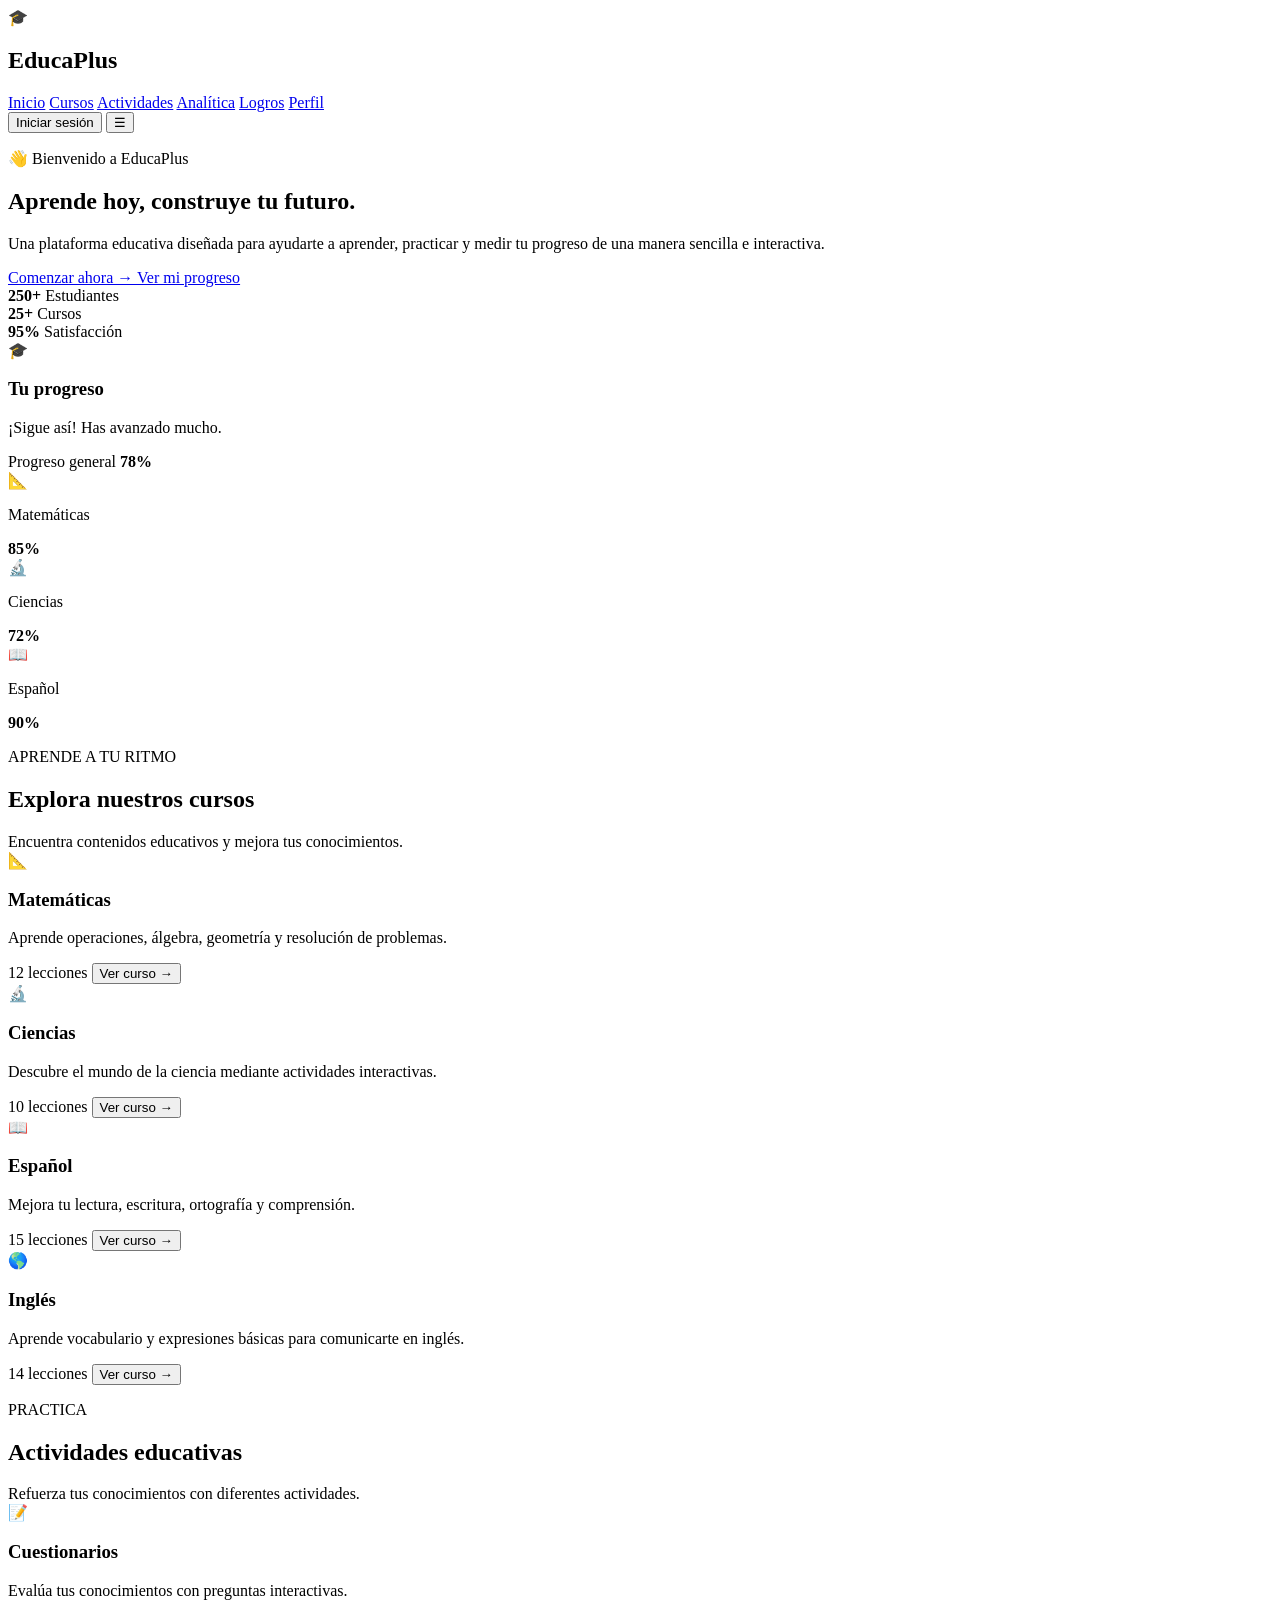
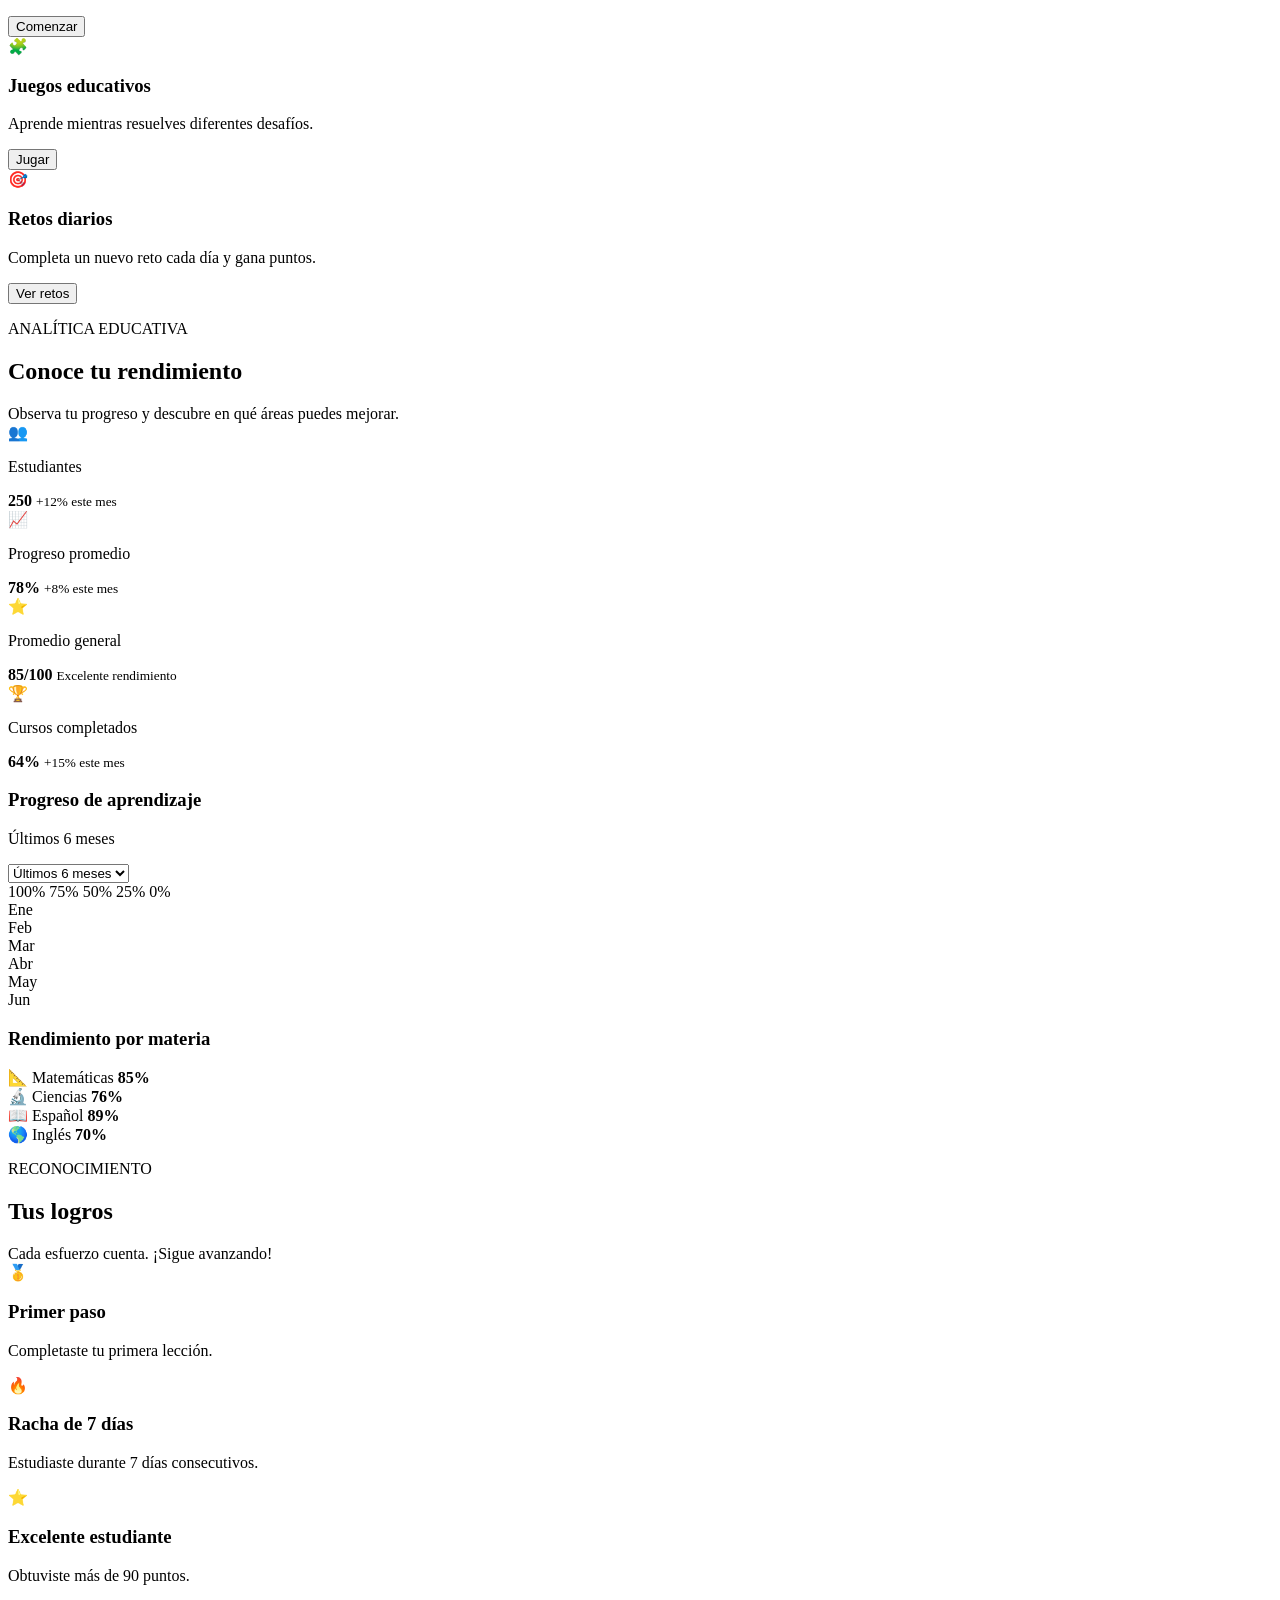
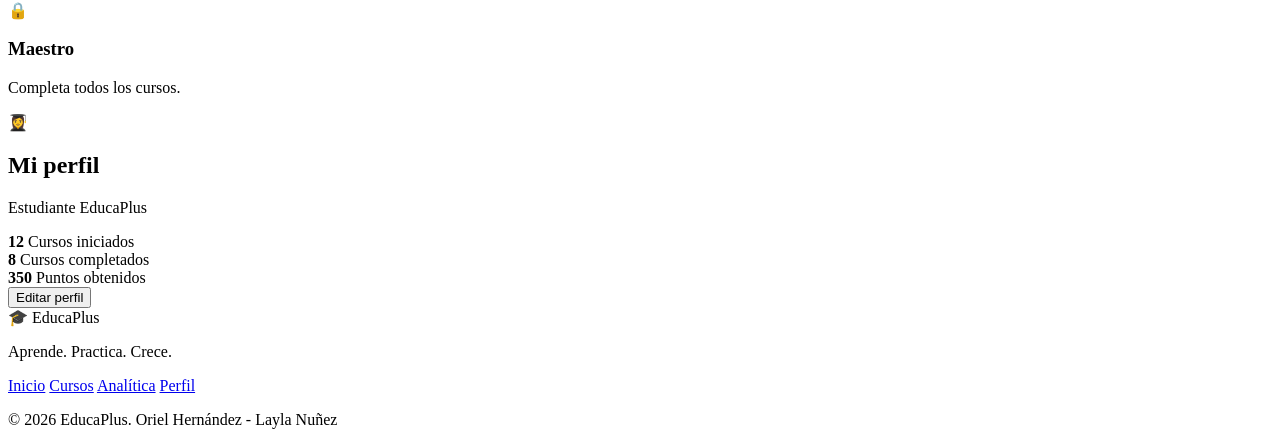
==== index.html @ 429bad7b "Add initial HTML structure for EducaPlus" ====
<!DOCTYPE html>
<html lang="es">
<head>
    <meta charset="UTF-8">
    <meta name="viewport" content="width=device-width, initial-scale=1.0">

    <title>EducaPlus | Plataforma Educativa</title>

    <link rel="stylesheet" href="style.css">
</head>

<body>


    <header class="header">

        <div class="logo">
            <span>🎓</span>
            <h2>Educa<span>Plus</span></h2>
        </div>

        <nav class="menu">
            <a href="#inicio" class="active">Inicio</a>
            <a href="#cursos">Cursos</a>
            <a href="#actividades">Actividades</a>
            <a href="#analitica">Analítica</a>
            <a href="#logros">Logros</a>
            <a href="#perfil">Perfil</a>
        </nav>

        <button class="login-btn">Iniciar sesión</button>

        <button class="menu-mobile" id="menuMobile">
            ☰
        </button>

    </header>


    <main>

        <!-- ==================== INICIO ==================== -->
        <section id="inicio" class="hero">

            <div class="hero-text">

                <p class="welcome">👋 Bienvenido a EducaPlus</p>

                <h1>
                    Aprende hoy,
                    <span>construye tu futuro.</span>
                </h1>

                <p class="hero-description">
                    Una plataforma educativa diseñada para ayudarte
                    a aprender, practicar y medir tu progreso de una
                    manera sencilla e interactiva.
                </p>

                <div class="hero-buttons">
                    <a href="#cursos" class="primary-btn">
                        Comenzar ahora →
                    </a>

                    <a href="#analitica" class="secondary-btn">
                        Ver mi progreso
                    </a>
                </div>

                <div class="hero-stats">

                    <div>
                        <strong>250+</strong>
                        <span>Estudiantes</span>
                    </div>

                    <div>
                        <strong>25+</strong>
                        <span>Cursos</span>
                    </div>

                    <div>
                        <strong>95%</strong>
                        <span>Satisfacción</span>
                    </div>

                </div>

            </div>


            <div class="hero-card">

                <div class="student-card">

                    <div class="student-icon">
                        🎓
                    </div>

                    <h3>Tu progreso</h3>

                    <p>¡Sigue así! Has avanzado mucho.</p>

                    <div class="progress-container">
                        <div class="progress-bar"></div>
                    </div>

                    <div class="progress-info">
                        <span>Progreso general</span>
                        <strong>78%</strong>
                    </div>

                    <div class="mini-courses">

                        <div>
                            <span>📐</span>
                            <p>Matemáticas</p>
                            <strong>85%</strong>
                        </div>

                        <div>
                            <span>🔬</span>
                            <p>Ciencias</p>
                            <strong>72%</strong>
                        </div>

                        <div>
                            <span>📖</span>
                            <p>Español</p>
                            <strong>90%</strong>
                        </div>

                    </div>

                </div>

            </div>

        </section>


        <!-- ==================== CURSOS ==================== -->
        <section id="cursos" class="section">

            <div class="section-title">

                <p>APRENDE A TU RITMO</p>

                <h2>Explora nuestros cursos</h2>

                <span>
                    Encuentra contenidos educativos y mejora tus conocimientos.
                </span>

            </div>


            <div class="courses-grid">

                <article class="course-card">

                    <div class="course-icon math">
                        📐
                    </div>

                    <h3>Matemáticas</h3>

                    <p>
                        Aprende operaciones, álgebra, geometría
                        y resolución de problemas.
                    </p>

                    <div class="course-bottom">
                        <span>12 lecciones</span>
                        <button>Ver curso →</button>
                    </div>

                </article>


                <article class="course-card">

                    <div class="course-icon science">
                        🔬
                    </div>

                    <h3>Ciencias</h3>

                    <p>
                        Descubre el mundo de la ciencia mediante
                        actividades interactivas.
                    </p>

                    <div class="course-bottom">
                        <span>10 lecciones</span>
                        <button>Ver curso →</button>
                    </div>

                </article>


                <article class="course-card">

                    <div class="course-icon spanish">
                        📖
                    </div>

                    <h3>Español</h3>

                    <p>
                        Mejora tu lectura, escritura, ortografía
                        y comprensión.
                    </p>

                    <div class="course-bottom">
                        <span>15 lecciones</span>
                        <button>Ver curso →</button>
                    </div>

                </article>


                <article class="course-card">

                    <div class="course-icon english">
                        🌎
                    </div>

                    <h3>Inglés</h3>

                    <p>
                        Aprende vocabulario y expresiones básicas
                        para comunicarte en inglés.
                    </p>

                    <div class="course-bottom">
                        <span>14 lecciones</span>
                        <button>Ver curso →</button>
                    </div>

                </article>

            </div>

        </section>


        <!-- ==================== ACTIVIDADES ==================== -->
        <section id="actividades" class="section light-section">

            <div class="section-title">

                <p>PRACTICA</p>

                <h2>Actividades educativas</h2>

                <span>
                    Refuerza tus conocimientos con diferentes actividades.
                </span>

            </div>


            <div class="activities-grid">

                <div class="activity-card">
                    <span>📝</span>
                    <h3>Cuestionarios</h3>
                    <p>Evalúa tus conocimientos con preguntas interactivas.</p>
                    <button>Comenzar</button>
                </div>

                <div class="activity-card">
                    <span>🧩</span>
                    <h3>Juegos educativos</h3>
                    <p>Aprende mientras resuelves diferentes desafíos.</p>
                    <button>Jugar</button>
                </div>

                <div class="activity-card">
                    <span>🎯</span>
                    <h3>Retos diarios</h3>
                    <p>Completa un nuevo reto cada día y gana puntos.</p>
                    <button>Ver retos</button>
                </div>

            </div>

        </section>


        <!-- ==================== ANALÍTICA ==================== -->
        <section id="analitica" class="section">

            <div class="section-title">

                <p>ANALÍTICA EDUCATIVA</p>

                <h2>Conoce tu rendimiento</h2>

                <span>
                    Observa tu progreso y descubre en qué áreas puedes mejorar.
                </span>

            </div>


            <div class="analytics-grid">

                <div class="analytics-card">
                    <span>👥</span>
                    <p>Estudiantes</p>
                    <strong>250</strong>
                    <small>+12% este mes</small>
                </div>

                <div class="analytics-card">
                    <span>📈</span>
                    <p>Progreso promedio</p>
                    <strong>78%</strong>
                    <small>+8% este mes</small>
                </div>

                <div class="analytics-card">
                    <span>⭐</span>
                    <p>Promedio general</p>
                    <strong>85/100</strong>
                    <small>Excelente rendimiento</small>
                </div>

                <div class="analytics-card">
                    <span>🏆</span>
                    <p>Cursos completados</p>
                    <strong>64%</strong>
                    <small>+15% este mes</small>
                </div>

            </div>


            <div class="chart-area">

                <div class="chart-header">
                    <div>
                        <h3>Progreso de aprendizaje</h3>
                        <p>Últimos 6 meses</p>
                    </div>

                    <select id="periodFilter">
                        <option value="6">Últimos 6 meses</option>
                        <option value="3">Últimos 3 meses</option>
                        <option value="12">Último año</option>
                    </select>
                </div>


                <div class="fake-chart">

                    <div class="chart-y">
                        <span>100%</span>
                        <span>75%</span>
                        <span>50%</span>
                        <span>25%</span>
                        <span>0%</span>
                    </div>

                    <div class="bars">

                        <div class="bar-column">
                            <div class="bar" style="height:55%"></div>
                            <span>Ene</span>
                        </div>

                        <div class="bar-column">
                            <div class="bar" style="height:65%"></div>
                            <span>Feb</span>
                        </div>

                        <div class="bar-column">
                            <div class="bar" style="height:70%"></div>
                            <span>Mar</span>
                        </div>

                        <div class="bar-column">
                            <div class="bar" style="height:75%"></div>
                            <span>Abr</span>
                        </div>

                        <div class="bar-column">
                            <div class="bar" style="height:82%"></div>
                            <span>May</span>
                        </div>

                        <div class="bar-column">
                            <div class="bar" style="height:90%"></div>
                            <span>Jun</span>
                        </div>

                    </div>

                </div>

            </div>


            <div class="subjects">

                <h3>Rendimiento por materia</h3>

                <div class="subject">
                    <div>
                        <span>📐 Matemáticas</span>
                        <strong>85%</strong>
                    </div>
                    <div class="subject-progress">
                        <div style="width:85%"></div>
                    </div>
                </div>

                <div class="subject">
                    <div>
                        <span>🔬 Ciencias</span>
                        <strong>76%</strong>
                    </div>
                    <div class="subject-progress">
                        <div style="width:76%"></div>
                    </div>
                </div>

                <div class="subject">
                    <div>
                        <span>📖 Español</span>
                        <strong>89%</strong>
                    </div>
                    <div class="subject-progress">
                        <div style="width:89%"></div>
                    </div>
                </div>

                <div class="subject">
                    <div>
                        <span>🌎 Inglés</span>
                        <strong>70%</strong>
                    </div>
                    <div class="subject-progress">
                        <div style="width:70%"></div>
                    </div>
                </div>

            </div>

        </section>


        <!-- ==================== LOGROS ==================== -->
        <section id="logros" class="section light-section">

            <div class="section-title">

                <p>RECONOCIMIENTO</p>

                <h2>Tus logros</h2>

                <span>
                    Cada esfuerzo cuenta. ¡Sigue avanzando!
                </span>

            </div>


            <div class="achievements">

                <div class="achievement unlocked">
                    🥇
                    <h3>Primer paso</h3>
                    <p>Completaste tu primera lección.</p>
                </div>

                <div class="achievement unlocked">
                    🔥
                    <h3>Racha de 7 días</h3>
                    <p>Estudiaste durante 7 días consecutivos.</p>
                </div>

                <div class="achievement unlocked">
                    ⭐
                    <h3>Excelente estudiante</h3>
                    <p>Obtuviste más de 90 puntos.</p>
                </div>

                <div class="achievement locked">
                    🔒
                    <h3>Maestro</h3>
                    <p>Completa todos los cursos.</p>
                </div>

            </div>

        </section>


        <!-- ==================== PERFIL ==================== -->
        <section id="perfil" class="section">

            <div class="profile">

                <div class="profile-avatar">
                    👩‍🎓
                </div>

                <h2>Mi perfil</h2>

                <p>Estudiante EducaPlus</p>

                <div class="profile-data">

                    <div>
                        <strong>12</strong>
                        <span>Cursos iniciados</span>
                    </div>

                    <div>
                        <strong>8</strong>
                        <span>Cursos completados</span>
                    </div>

                    <div>
                        <strong>350</strong>
                        <span>Puntos obtenidos</span>
                    </div>

                </div>

                <button class="primary-btn">
                    Editar perfil
                </button>

            </div>

        </section>

    </main>


    <!-- ==================== FOOTER ==================== -->

    <footer>

        <div class="footer-logo">
            🎓 EducaPlus
        </div>

        <p>
            Aprende. Practica. Crece.
        </p>

        <div class="footer-links">
            <a href="#inicio">Inicio</a>
            <a href="#cursos">Cursos</a>
            <a href="#analitica">Analítica</a>
            <a href="#perfil">Perfil</a>
        </div>

        <p class="copyright">
            © 2026 EducaPlus.
        
            Oriel Hernández  -  Layla Nuñez
        </p>

    </footer>


    <script src="app.js"></script>

</body>
</html>
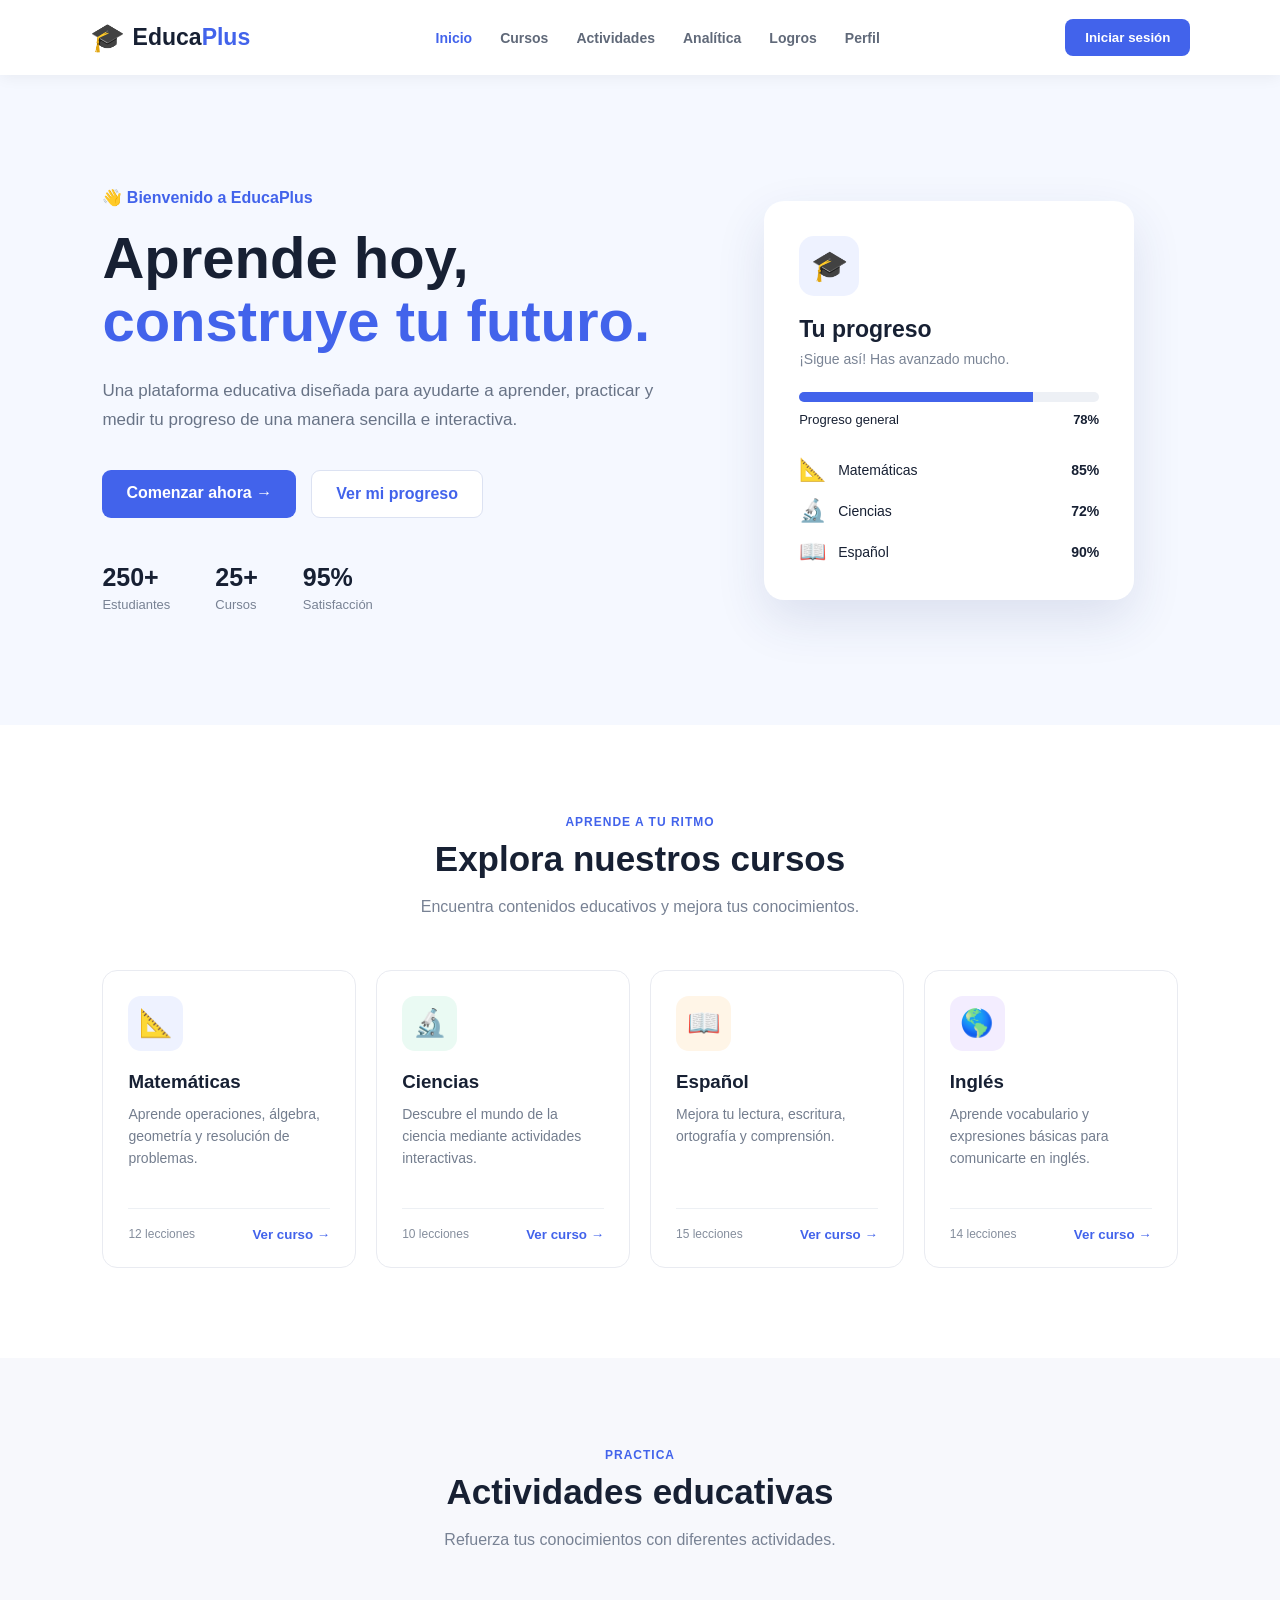
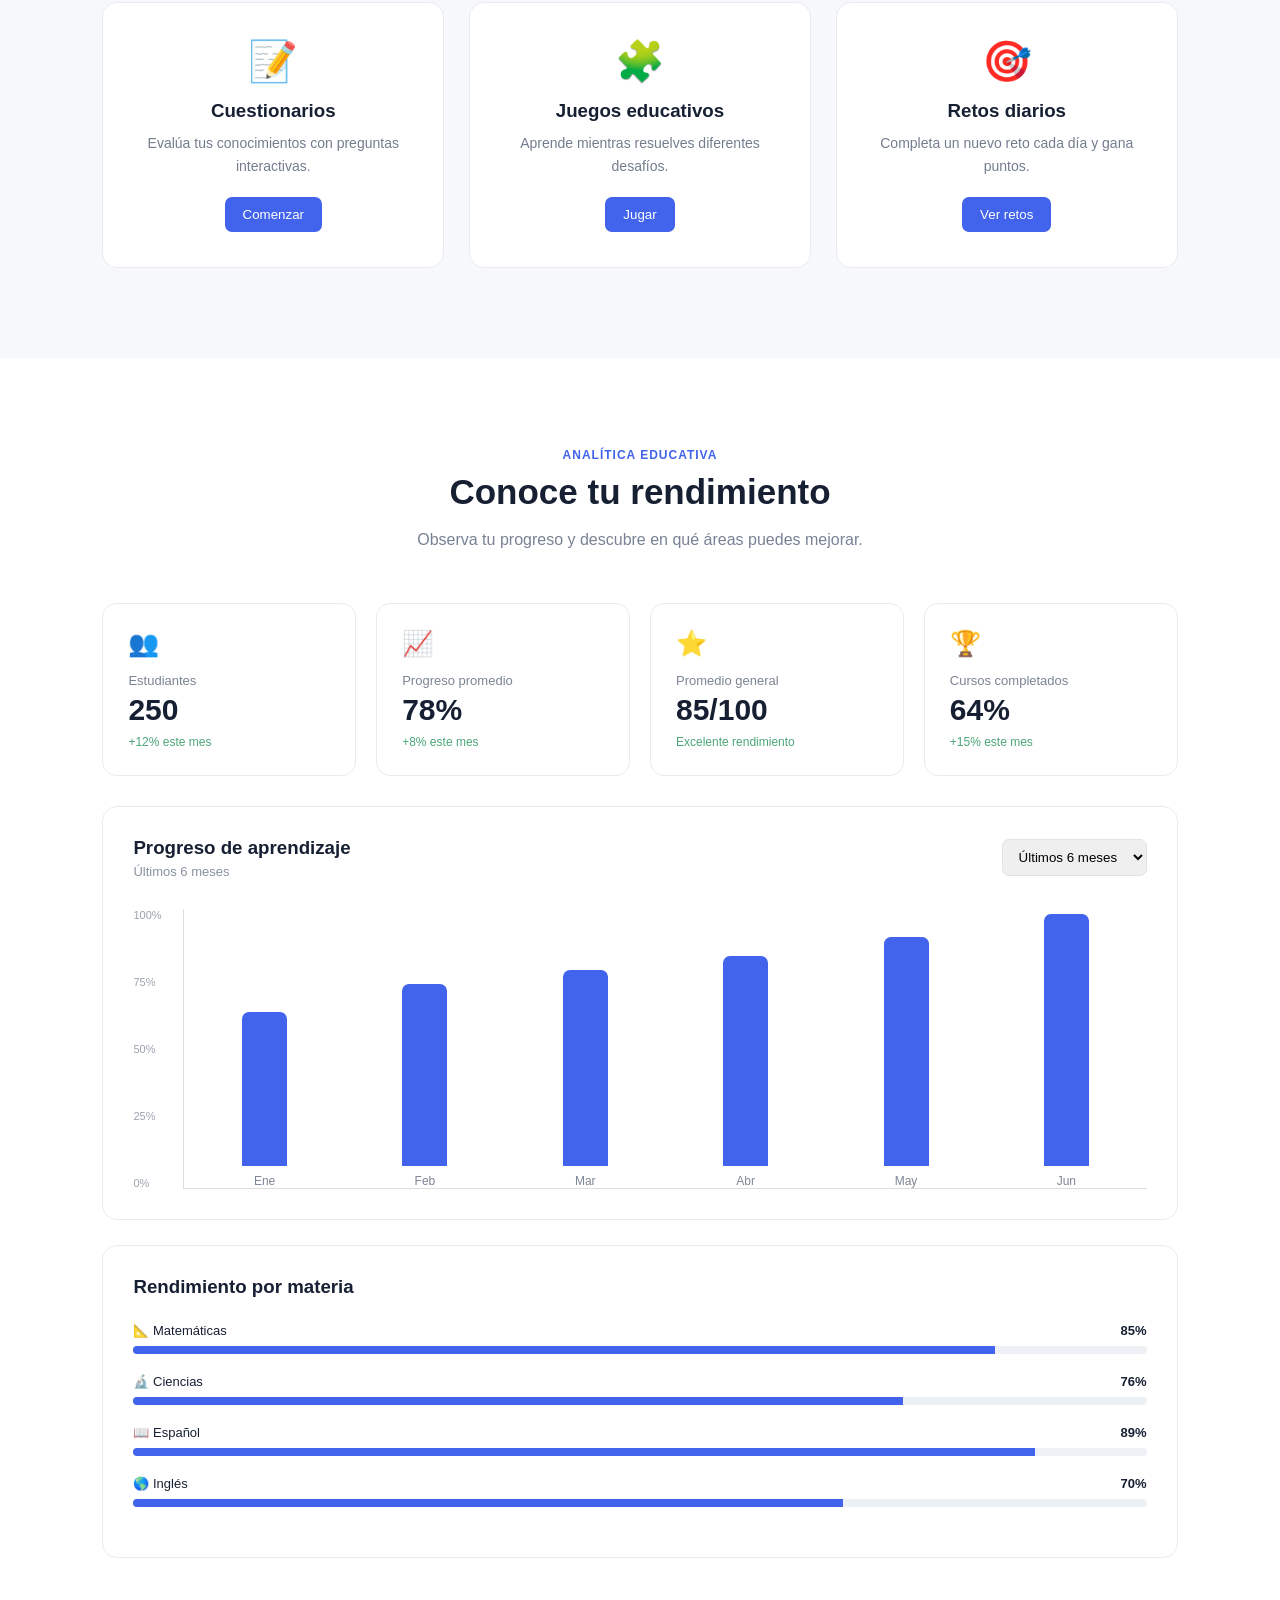
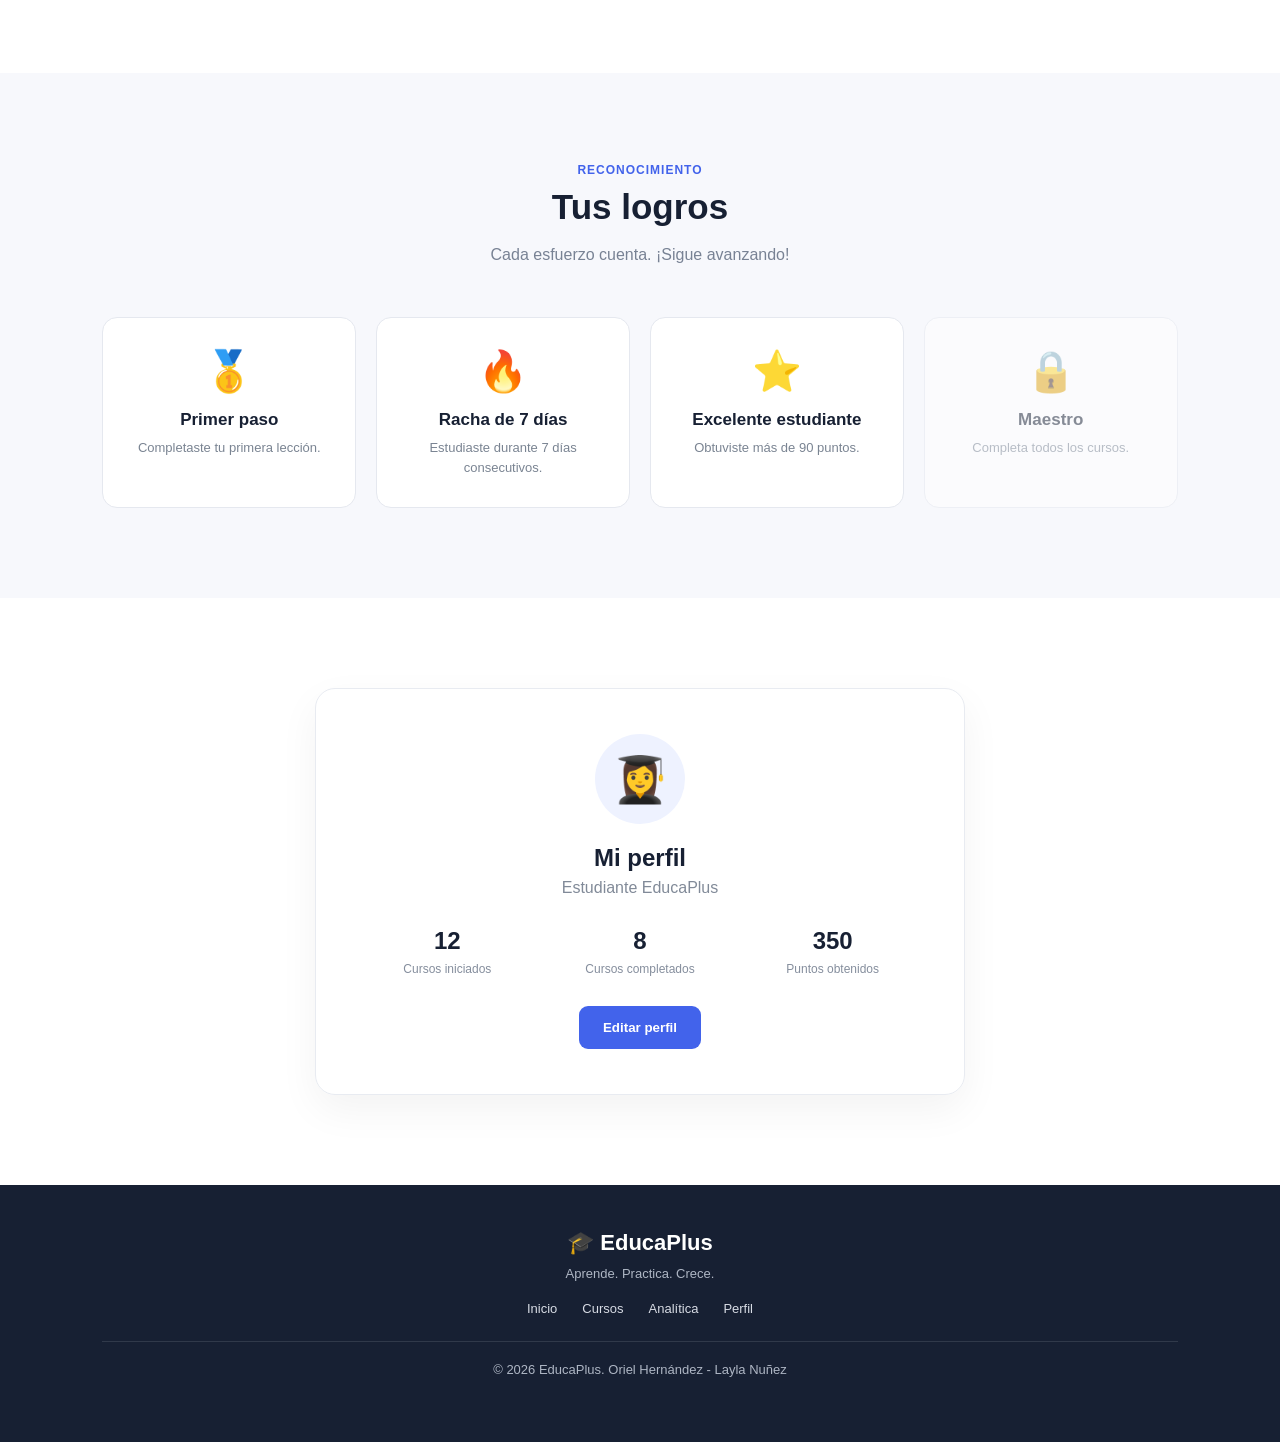
==== commit 11bb3543: "Integrate Google Analytics into index.html Added Google Analytics tracking script to the header." ====
--- a/index.html
+++ b/index.html
@@ -5,6 +5,16 @@
     <meta name="viewport" content="width=device-width, initial-scale=1.0">
 
     <title>EducaPlus | Plataforma Educativa</title>
+    
+    <!-- Google Analytics -->
+<script async src="https://www.googletagmanager.com/gtag/js?id=G-G8D9MVHPDC"></script>
+<script>
+  window.dataLayer = window.dataLayer || [];
+  function gtag(){dataLayer.push(arguments);}
+  gtag('js', new Date());
+
+  gtag('config', 'G-G8D9MVHPDC');
+</script>
 
     <link rel="stylesheet" href="style.css">
 </head>
--- a/style.css
+++ b/style.css
@@ -0,0 +1,1031 @@
+* {
+    margin: 0;
+    padding: 0;
+    box-sizing: border-box;
+}
+
+html {
+    scroll-behavior: smooth;
+}
+
+body {
+    font-family: Arial, Helvetica, sans-serif;
+    background: #ffffff;
+    color: #172033;
+}
+
+a {
+    text-decoration: none;
+    color: inherit;
+}
+
+button {
+    font-family: inherit;
+    cursor: pointer;
+}
+
+
+/* ================================
+   HEADER
+================================ */
+
+.header {
+    width: 100%;
+    height: 75px;
+
+    display: flex;
+    align-items: center;
+    justify-content: space-between;
+
+    padding: 0 7%;
+
+    background: #ffffff;
+
+    position: sticky;
+    top: 0;
+    z-index: 1000;
+
+    box-shadow: 0 2px 15px rgba(0, 0, 0, 0.06);
+}
+
+.logo {
+    display: flex;
+    align-items: center;
+    gap: 8px;
+}
+
+.logo span {
+    font-size: 28px;
+}
+
+.logo h2 {
+    font-size: 23px;
+}
+
+.logo h2 span {
+    color: #4263eb;
+    font-size: inherit;
+}
+
+
+.menu {
+    display: flex;
+    gap: 28px;
+}
+
+.menu a {
+    font-size: 14px;
+    font-weight: 600;
+    color: #606979;
+
+    transition: 0.3s;
+}
+
+.menu a:hover,
+.menu a.active {
+    color: #4263eb;
+}
+
+
+.login-btn {
+    border: none;
+    background: #4263eb;
+    color: white;
+
+    padding: 11px 20px;
+
+    border-radius: 8px;
+
+    font-weight: bold;
+
+    transition: 0.3s;
+}
+
+.login-btn:hover {
+    transform: translateY(-2px);
+}
+
+
+.menu-mobile {
+    display: none;
+
+    border: none;
+    background: none;
+
+    font-size: 25px;
+}
+
+
+/* ================================
+   HERO
+================================ */
+
+.hero {
+    min-height: 650px;
+
+    padding: 80px 8%;
+
+    display: grid;
+    grid-template-columns: 1.1fr 0.9fr;
+
+    align-items: center;
+
+    gap: 60px;
+
+    background: #f5f8ff;
+}
+
+.welcome {
+    color: #4263eb;
+
+    font-weight: bold;
+
+    margin-bottom: 20px;
+}
+
+.hero h1 {
+    font-size: 58px;
+
+    line-height: 1.08;
+
+    max-width: 650px;
+
+    margin-bottom: 25px;
+}
+
+.hero h1 span {
+    color: #4263eb;
+}
+
+.hero-description {
+    max-width: 580px;
+
+    color: #687386;
+
+    font-size: 17px;
+
+    line-height: 1.7;
+
+    margin-bottom: 35px;
+}
+
+
+.hero-buttons {
+    display: flex;
+    gap: 15px;
+
+    margin-bottom: 45px;
+}
+
+.primary-btn,
+.secondary-btn {
+    display: inline-block;
+
+    padding: 14px 24px;
+
+    border-radius: 9px;
+
+    font-weight: bold;
+
+    transition: 0.3s;
+}
+
+.primary-btn {
+    background: #4263eb;
+    color: white;
+
+    border: none;
+}
+
+.primary-btn:hover {
+    transform: translateY(-3px);
+}
+
+.secondary-btn {
+    background: white;
+    color: #4263eb;
+
+    border: 1px solid #dce2f2;
+}
+
+.secondary-btn:hover {
+    background: #eef2ff;
+}
+
+
+.hero-stats {
+    display: flex;
+    gap: 45px;
+}
+
+.hero-stats div {
+    display: flex;
+    flex-direction: column;
+    gap: 5px;
+}
+
+.hero-stats strong {
+    font-size: 25px;
+}
+
+.hero-stats span {
+    color: #788294;
+    font-size: 13px;
+}
+
+
+/* ================================
+   TARJETA DEL HERO
+================================ */
+
+.hero-card {
+    display: flex;
+    justify-content: center;
+}
+
+.student-card {
+    width: 370px;
+
+    background: white;
+
+    padding: 35px;
+
+    border-radius: 20px;
+
+    box-shadow: 0 20px 50px rgba(40, 61, 120, 0.12);
+}
+
+.student-icon {
+    width: 60px;
+    height: 60px;
+
+    display: flex;
+    align-items: center;
+    justify-content: center;
+
+    border-radius: 15px;
+
+    background: #eef2ff;
+
+    font-size: 30px;
+
+    margin-bottom: 20px;
+}
+
+.student-card h3 {
+    font-size: 23px;
+    margin-bottom: 8px;
+}
+
+.student-card > p {
+    color: #7a8495;
+    font-size: 14px;
+    margin-bottom: 25px;
+}
+
+
+.progress-container {
+    width: 100%;
+    height: 10px;
+
+    background: #edf0f5;
+
+    border-radius: 10px;
+
+    overflow: hidden;
+}
+
+.progress-bar {
+    width: 78%;
+    height: 100%;
+
+    background: #4263eb;
+}
+
+
+.progress-info {
+    display: flex;
+    justify-content: space-between;
+
+    margin-top: 10px;
+
+    font-size: 13px;
+}
+
+
+.mini-courses {
+    margin-top: 30px;
+
+    display: flex;
+    flex-direction: column;
+    gap: 15px;
+}
+
+.mini-courses div {
+    display: flex;
+    align-items: center;
+    gap: 12px;
+}
+
+.mini-courses span {
+    font-size: 22px;
+}
+
+.mini-courses p {
+    flex: 1;
+    font-size: 14px;
+}
+
+.mini-courses strong {
+    font-size: 14px;
+}
+
+
+/* ================================
+   SECCIONES
+================================ */
+
+.section {
+    padding: 90px 8%;
+}
+
+.light-section {
+    background: #f7f8fc;
+}
+
+.section-title {
+    text-align: center;
+
+    max-width: 650px;
+
+    margin: 0 auto 50px;
+}
+
+.section-title p {
+    color: #4263eb;
+
+    font-size: 12px;
+
+    font-weight: bold;
+
+    letter-spacing: 1px;
+
+    margin-bottom: 10px;
+}
+
+.section-title h2 {
+    font-size: 35px;
+
+    margin-bottom: 15px;
+}
+
+.section-title span {
+    color: #788294;
+
+    line-height: 1.6;
+}
+
+
+/* ================================
+   CURSOS
+================================ */
+
+.courses-grid {
+    display: grid;
+
+    grid-template-columns: repeat(4, 1fr);
+
+    gap: 20px;
+}
+
+.course-card {
+    background: white;
+
+    padding: 25px;
+
+    border-radius: 15px;
+
+    border: 1px solid #e9ebf1;
+
+    transition: 0.3s;
+}
+
+.course-card:hover {
+    transform: translateY(-6px);
+
+    box-shadow: 0 15px 35px rgba(0, 0, 0, 0.08);
+}
+
+.course-icon {
+    width: 55px;
+    height: 55px;
+
+    display: flex;
+    align-items: center;
+    justify-content: center;
+
+    border-radius: 13px;
+
+    font-size: 27px;
+
+    margin-bottom: 20px;
+}
+
+.math {
+    background: #eef2ff;
+}
+
+.science {
+    background: #eafaf3;
+}
+
+.spanish {
+    background: #fff5e7;
+}
+
+.english {
+    background: #f3edff;
+}
+
+.course-card h3 {
+    margin-bottom: 10px;
+}
+
+.course-card > p {
+    color: #737d8e;
+
+    font-size: 14px;
+
+    line-height: 1.6;
+
+    min-height: 90px;
+}
+
+.course-bottom {
+    display: flex;
+
+    align-items: center;
+    justify-content: space-between;
+
+    border-top: 1px solid #edf0f4;
+
+    padding-top: 18px;
+
+    margin-top: 15px;
+}
+
+.course-bottom span {
+    color: #858e9d;
+    font-size: 12px;
+}
+
+.course-bottom button {
+    border: none;
+    background: none;
+
+    color: #4263eb;
+
+    font-weight: bold;
+}
+
+
+/* ================================
+   ACTIVIDADES
+================================ */
+
+.activities-grid {
+    display: grid;
+
+    grid-template-columns: repeat(3, 1fr);
+
+    gap: 25px;
+}
+
+.activity-card {
+    background: white;
+
+    padding: 35px;
+
+    border-radius: 15px;
+
+    text-align: center;
+
+    border: 1px solid #e9ebf1;
+}
+
+.activity-card > span {
+    font-size: 40px;
+
+    display: block;
+
+    margin-bottom: 15px;
+}
+
+.activity-card h3 {
+    margin-bottom: 10px;
+}
+
+.activity-card p {
+    color: #737d8e;
+
+    line-height: 1.6;
+
+    font-size: 14px;
+
+    margin-bottom: 20px;
+}
+
+.activity-card button {
+    border: none;
+
+    background: #4263eb;
+
+    color: white;
+
+    padding: 10px 18px;
+
+    border-radius: 7px;
+}
+
+
+/* ================================
+   ANALÍTICA
+================================ */
+
+.analytics-grid {
+    display: grid;
+
+    grid-template-columns: repeat(4, 1fr);
+
+    gap: 20px;
+
+    margin-bottom: 30px;
+}
+
+.analytics-card {
+    background: white;
+
+    border: 1px solid #e8ebf1;
+
+    border-radius: 14px;
+
+    padding: 25px;
+}
+
+.analytics-card > span {
+    font-size: 25px;
+}
+
+.analytics-card p {
+    color: #7b8493;
+
+    font-size: 13px;
+
+    margin: 15px 0 5px;
+}
+
+.analytics-card strong {
+    display: block;
+
+    font-size: 30px;
+
+    margin-bottom: 5px;
+}
+
+.analytics-card small {
+    color: #4ca678;
+
+    font-size: 12px;
+}
+
+
+/* ================================
+   GRÁFICO
+================================ */
+
+.chart-area,
+.subjects {
+    background: white;
+
+    border: 1px solid #e8ebf1;
+
+    border-radius: 15px;
+
+    padding: 30px;
+
+    margin-bottom: 25px;
+}
+
+.chart-header {
+    display: flex;
+
+    align-items: center;
+    justify-content: space-between;
+
+    margin-bottom: 30px;
+}
+
+.chart-header h3 {
+    margin-bottom: 5px;
+}
+
+.chart-header p {
+    color: #8992a0;
+
+    font-size: 13px;
+}
+
+.chart-header select {
+    padding: 9px 12px;
+
+    border: 1px solid #dfe3ea;
+
+    border-radius: 7px;
+}
+
+
+/* gráfico de barras */
+
+.fake-chart {
+    height: 280px;
+
+    display: flex;
+}
+
+.chart-y {
+    width: 50px;
+
+    display: flex;
+
+    flex-direction: column;
+
+    justify-content: space-between;
+
+    color: #9ba2ae;
+
+    font-size: 11px;
+}
+
+.bars {
+    flex: 1;
+
+    display: flex;
+
+    align-items: flex-end;
+
+    justify-content: space-around;
+
+    border-bottom: 1px solid #ddd;
+
+    border-left: 1px solid #ddd;
+}
+
+.bar-column {
+    height: 100%;
+
+    display: flex;
+
+    flex-direction: column;
+
+    justify-content: flex-end;
+
+    align-items: center;
+
+    gap: 8px;
+}
+
+.bar {
+    width: 45px;
+
+    background: #4263eb;
+
+    border-radius: 7px 7px 0 0;
+
+    min-height: 20px;
+}
+
+.bar-column span {
+    color: #7e8795;
+
+    font-size: 12px;
+}
+
+
+/* ================================
+   MATERIAS
+================================ */
+
+.subjects h3 {
+    margin-bottom: 25px;
+}
+
+.subject {
+    margin-bottom: 20px;
+}
+
+.subject > div:first-child {
+    display: flex;
+
+    justify-content: space-between;
+
+    margin-bottom: 8px;
+
+    font-size: 13px;
+}
+
+.subject-progress {
+    width: 100%;
+
+    height: 8px;
+
+    background: #edf0f4;
+
+    border-radius: 10px;
+
+    overflow: hidden;
+}
+
+.subject-progress div {
+    height: 100%;
+
+    background: #4263eb;
+}
+
+
+/* ================================
+   LOGROS
+================================ */
+
+.achievements {
+    display: grid;
+
+    grid-template-columns: repeat(4, 1fr);
+
+    gap: 20px;
+}
+
+.achievement {
+    background: white;
+
+    border: 1px solid #e5e8ef;
+
+    border-radius: 15px;
+
+    padding: 30px;
+
+    text-align: center;
+
+    font-size: 40px;
+}
+
+.achievement h3 {
+    font-size: 17px;
+
+    margin: 15px 0 8px;
+}
+
+.achievement p {
+    color: #7a8492;
+
+    font-size: 13px;
+
+    line-height: 1.5;
+}
+
+.locked {
+    opacity: 0.5;
+}
+
+
+/* ================================
+   PERFIL
+================================ */
+
+.profile {
+    max-width: 650px;
+
+    margin: auto;
+
+    text-align: center;
+
+    padding: 45px;
+
+    border: 1px solid #e8ebf1;
+
+    border-radius: 20px;
+
+    box-shadow: 0 15px 40px rgba(0, 0, 0, 0.05);
+}
+
+.profile-avatar {
+    width: 90px;
+    height: 90px;
+
+    margin: auto;
+
+    display: flex;
+
+    align-items: center;
+    justify-content: center;
+
+    background: #eef2ff;
+
+    border-radius: 50%;
+
+    font-size: 45px;
+
+    margin-bottom: 20px;
+}
+
+.profile h2 {
+    margin-bottom: 7px;
+}
+
+.profile > p {
+    color: #818a98;
+
+    margin-bottom: 30px;
+}
+
+.profile-data {
+    display: grid;
+
+    grid-template-columns: repeat(3, 1fr);
+
+    gap: 20px;
+
+    margin-bottom: 30px;
+}
+
+.profile-data div {
+    display: flex;
+
+    flex-direction: column;
+
+    gap: 7px;
+}
+
+.profile-data strong {
+    font-size: 24px;
+}
+
+.profile-data span {
+    color: #858e9d;
+
+    font-size: 12px;
+}
+
+
+/* ================================
+   FOOTER
+================================ */
+
+footer {
+    background: #172033;
+
+    color: white;
+
+    padding: 45px 8%;
+
+    text-align: center;
+}
+
+.footer-logo {
+    font-size: 22px;
+
+    font-weight: bold;
+
+    margin-bottom: 10px;
+}
+
+footer > p {
+    color: #aeb6c4;
+
+    font-size: 13px;
+
+    margin-bottom: 20px;
+}
+
+.footer-links {
+    display: flex;
+
+    justify-content: center;
+
+    gap: 25px;
+
+    margin-bottom: 25px;
+}
+
+.footer-links a {
+    color: #d8dce5;
+
+    font-size: 13px;
+}
+
+.copyright {
+    border-top: 1px solid #30394a;
+
+    padding-top: 20px;
+}
+
+
+/* ================================
+   RESPONSIVE
+================================ */
+
+@media (max-width: 1000px) {
+
+    .menu {
+        gap: 15px;
+    }
+
+    .hero h1 {
+        font-size: 45px;
+    }
+
+    .courses-grid,
+    .analytics-grid {
+        grid-template-columns: repeat(2, 1fr);
+    }
+
+    .achievements {
+        grid-template-columns: repeat(2, 1fr);
+    }
+
+}
+
+
+@media (max-width: 750px) {
+
+    .header {
+        padding: 0 5%;
+    }
+
+    .menu,
+    .login-btn {
+        display: none;
+    }
+
+    .menu-mobile {
+        display: block;
+    }
+
+    .hero {
+        grid-template-columns: 1fr;
+
+        padding: 60px 6%;
+
+        text-align: center;
+    }
+
+    .hero h1 {
+        font-size: 40px;
+    }
+
+    .hero-buttons,
+    .hero-stats {
+        justify-content: center;
+    }
+
+    .hero-card {
+        margin-top: 20px;
+    }
+
+    .student-card {
+        width: 100%;
+        max-width: 370px;
+    }
+
+    .section {
+        padding: 65px 6%;
+    }
+
+    .courses-grid,
+    .activities-grid,
+    .analytics-grid,
+    .achievements {
+        grid-template-columns: 1fr;
+    }
+
+    .profile-data {
+        grid-template-columns: 1fr;
+    }
+
+    @media (max-width: 750px) {
+
+    .menu.show {
+        display: flex;
+        position: absolute;
+        top: 75px;
+        left: 0;
+        width: 100%;
+        background: white;
+        flex-direction: column;
+        padding: 25px;
+        gap: 20px;
+        box-shadow: 0 10px 20px rgba(0,0,0,0.08);
+    }
+
+}
+
+}
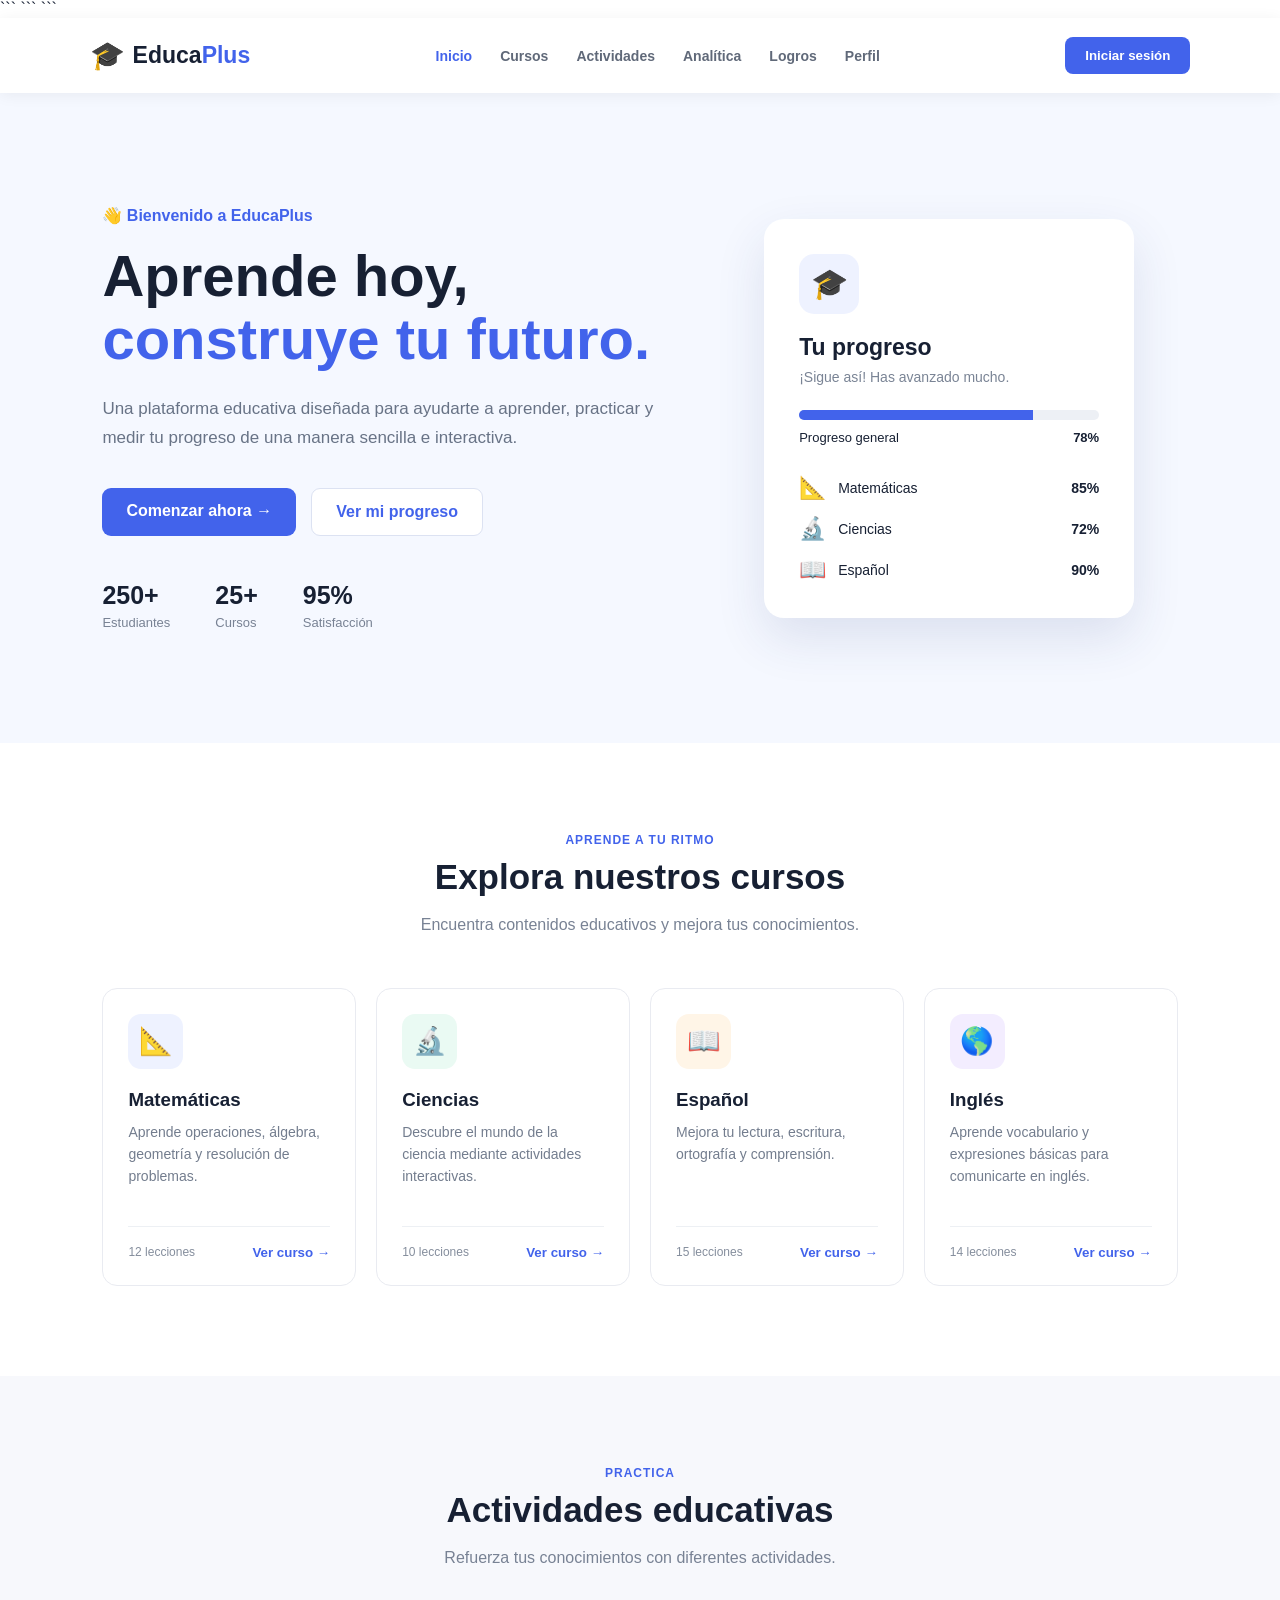
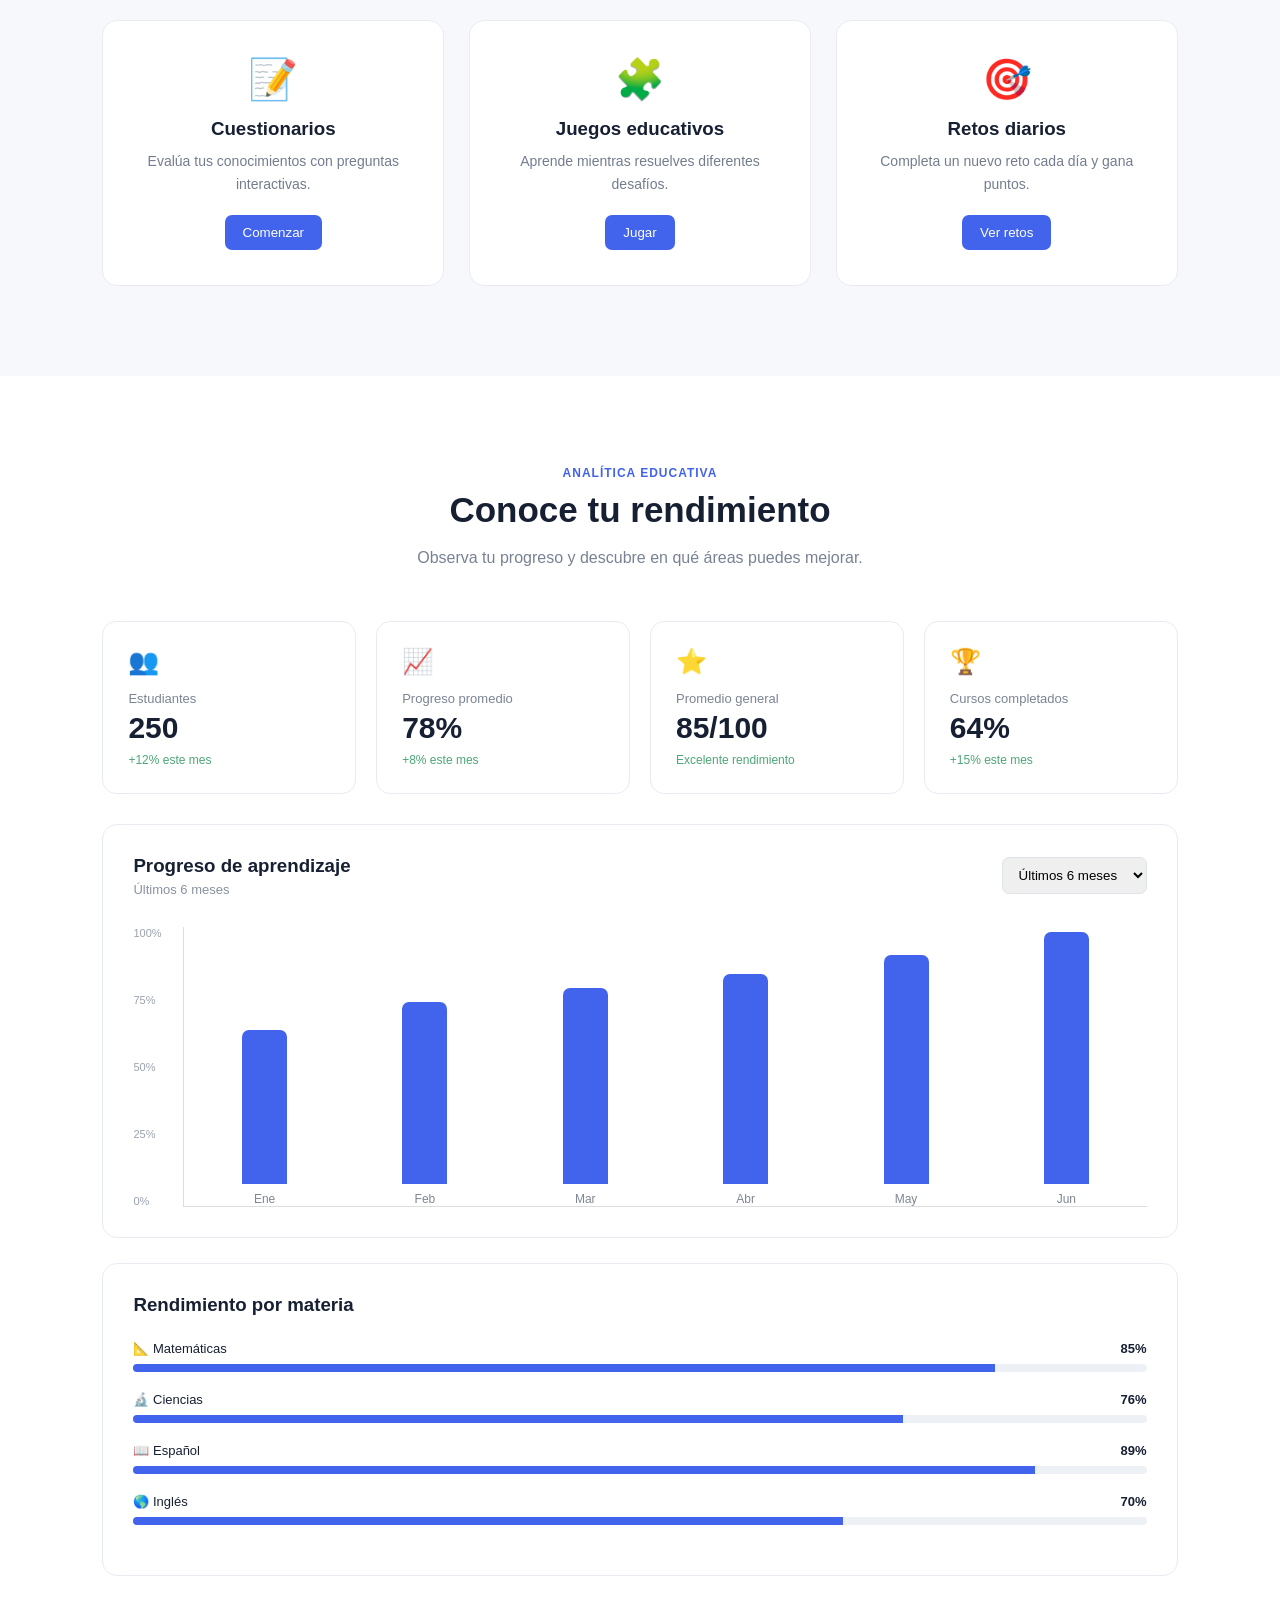
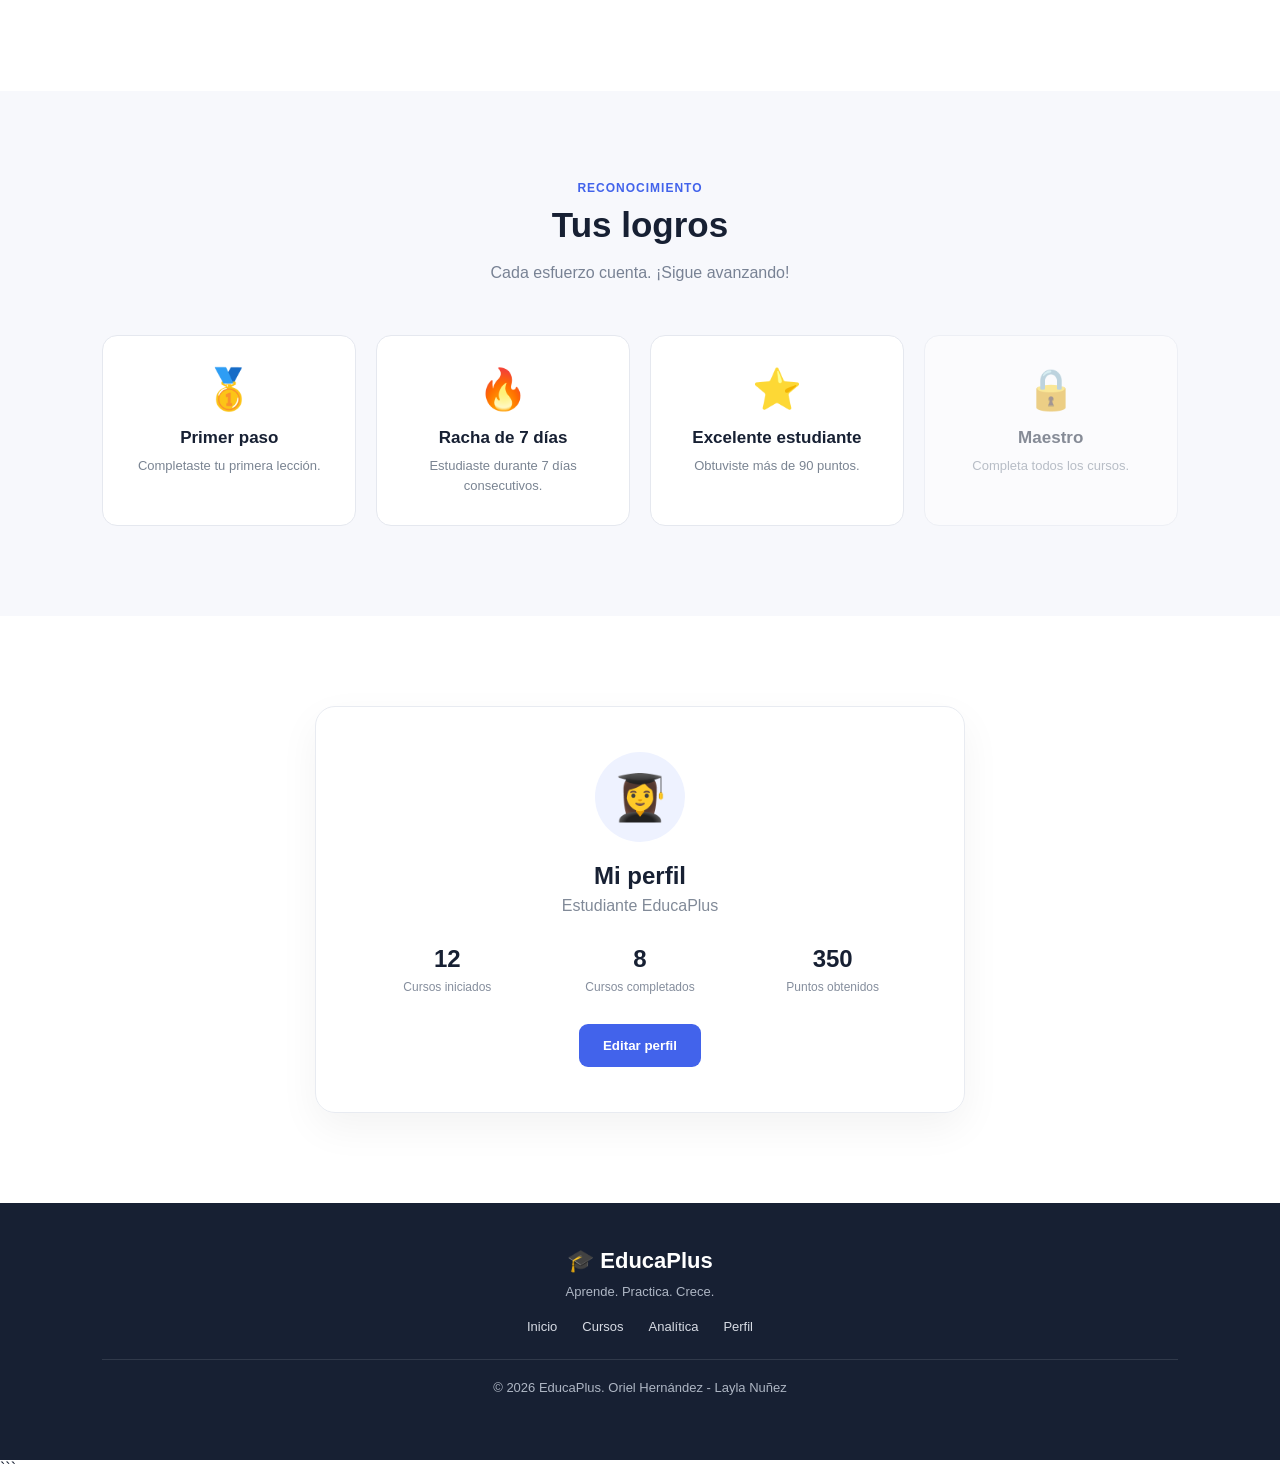
==== commit 862cc72b: "Update index.html" ====
--- a/index.html
+++ b/index.html
@@ -1,12 +1,22 @@
 <!DOCTYPE html>
+
 <html lang="es">
 <head>
     <meta charset="UTF-8">
     <meta name="viewport" content="width=device-width, initial-scale=1.0">
 
-    <title>EducaPlus | Plataforma Educativa</title>
-    
-    <!-- Google Analytics -->
+```
+<title>EducaPlus | Plataforma Educativa</title>
+
+<!-- Google Tag Manager -->
+<script>(function(w,d,s,l,i){w[l]=w[l]||[];w[l].push({'gtm.start':
+new Date().getTime(),event:'gtm.js'});var f=d.getElementsByTagName(s)[0],
+j=d.createElement(s),dl=l!='dataLayer'?'&l='+l:'';j.async=true;j.src=
+'https://www.googletagmanager.com/gtm.js?id='+i+dl;f.parentNode.insertBefore(j,f);
+})(window,document,'script','dataLayer','GTM-5L6KJ3QP');</script>
+<!-- End Google Tag Manager -->
+
+<!-- Google Analytics -->
 <script async src="https://www.googletagmanager.com/gtag/js?id=G-G8D9MVHPDC"></script>
 <script>
   window.dataLayer = window.dataLayer || [];
@@ -16,571 +26,580 @@
   gtag('config', 'G-G8D9MVHPDC');
 </script>
 
-    <link rel="stylesheet" href="style.css">
+<link rel="stylesheet" href="style.css">
+```
+
 </head>
 
 <body>
 
-
-    <header class="header">
-
-        <div class="logo">
-            <span>🎓</span>
-            <h2>Educa<span>Plus</span></h2>
-        </div>
-
-        <nav class="menu">
-            <a href="#inicio" class="active">Inicio</a>
-            <a href="#cursos">Cursos</a>
-            <a href="#actividades">Actividades</a>
-            <a href="#analitica">Analítica</a>
-            <a href="#logros">Logros</a>
-            <a href="#perfil">Perfil</a>
-        </nav>
-
-        <button class="login-btn">Iniciar sesión</button>
-
-        <button class="menu-mobile" id="menuMobile">
-            ☰
-        </button>
-
-    </header>
-
-
-    <main>
-
-        <!-- ==================== INICIO ==================== -->
-        <section id="inicio" class="hero">
-
-            <div class="hero-text">
-
-                <p class="welcome">👋 Bienvenido a EducaPlus</p>
-
-                <h1>
-                    Aprende hoy,
-                    <span>construye tu futuro.</span>
-                </h1>
-
-                <p class="hero-description">
-                    Una plataforma educativa diseñada para ayudarte
-                    a aprender, practicar y medir tu progreso de una
-                    manera sencilla e interactiva.
+```
+<!-- Google Tag Manager (noscript) -->
+<noscript><iframe src="https://www.googletagmanager.com/ns.html?id=GTM-5L6KJ3QP"
+height="0" width="0" style="display:none;visibility:hidden"></iframe></noscript>
+<!-- End Google Tag Manager (noscript) -->
+
+<header class="header">
+
+    <div class="logo">
+        <span>🎓</span>
+        <h2>Educa<span>Plus</span></h2>
+    </div>
+
+    <nav class="menu">
+        <a href="#inicio" class="active">Inicio</a>
+        <a href="#cursos">Cursos</a>
+        <a href="#actividades">Actividades</a>
+        <a href="#analitica">Analítica</a>
+        <a href="#logros">Logros</a>
+        <a href="#perfil">Perfil</a>
+    </nav>
+
+    <button class="login-btn">Iniciar sesión</button>
+
+    <button class="menu-mobile" id="menuMobile">
+        ☰
+    </button>
+
+</header>
+
+
+<main>
+
+    <!-- ==================== INICIO ==================== -->
+    <section id="inicio" class="hero">
+
+        <div class="hero-text">
+
+            <p class="welcome">👋 Bienvenido a EducaPlus</p>
+
+            <h1>
+                Aprende hoy,
+                <span>construye tu futuro.</span>
+            </h1>
+
+            <p class="hero-description">
+                Una plataforma educativa diseñada para ayudarte
+                a aprender, practicar y medir tu progreso de una
+                manera sencilla e interactiva.
+            </p>
+
+            <div class="hero-buttons">
+                <a href="#cursos" class="primary-btn">
+                    Comenzar ahora →
+                </a>
+
+                <a href="#analitica" class="secondary-btn">
+                    Ver mi progreso
+                </a>
+            </div>
+
+            <div class="hero-stats">
+
+                <div>
+                    <strong>250+</strong>
+                    <span>Estudiantes</span>
+                </div>
+
+                <div>
+                    <strong>25+</strong>
+                    <span>Cursos</span>
+                </div>
+
+                <div>
+                    <strong>95%</strong>
+                    <span>Satisfacción</span>
+                </div>
+
+            </div>
+
+        </div>
+
+
+        <div class="hero-card">
+
+            <div class="student-card">
+
+                <div class="student-icon">
+                    🎓
+                </div>
+
+                <h3>Tu progreso</h3>
+
+                <p>¡Sigue así! Has avanzado mucho.</p>
+
+                <div class="progress-container">
+                    <div class="progress-bar"></div>
+                </div>
+
+                <div class="progress-info">
+                    <span>Progreso general</span>
+                    <strong>78%</strong>
+                </div>
+
+                <div class="mini-courses">
+
+                    <div>
+                        <span>📐</span>
+                        <p>Matemáticas</p>
+                        <strong>85%</strong>
+                    </div>
+
+                    <div>
+                        <span>🔬</span>
+                        <p>Ciencias</p>
+                        <strong>72%</strong>
+                    </div>
+
+                    <div>
+                        <span>📖</span>
+                        <p>Español</p>
+                        <strong>90%</strong>
+                    </div>
+
+                </div>
+
+            </div>
+
+        </div>
+
+    </section>
+
+
+    <!-- ==================== CURSOS ==================== -->
+    <section id="cursos" class="section">
+
+        <div class="section-title">
+
+            <p>APRENDE A TU RITMO</p>
+
+            <h2>Explora nuestros cursos</h2>
+
+            <span>
+                Encuentra contenidos educativos y mejora tus conocimientos.
+            </span>
+
+        </div>
+
+
+        <div class="courses-grid">
+
+            <article class="course-card">
+
+                <div class="course-icon math">
+                    📐
+                </div>
+
+                <h3>Matemáticas</h3>
+
+                <p>
+                    Aprende operaciones, álgebra, geometría
+                    y resolución de problemas.
                 </p>
 
-                <div class="hero-buttons">
-                    <a href="#cursos" class="primary-btn">
-                        Comenzar ahora →
-                    </a>
-
-                    <a href="#analitica" class="secondary-btn">
-                        Ver mi progreso
-                    </a>
-                </div>
-
-                <div class="hero-stats">
-
-                    <div>
-                        <strong>250+</strong>
-                        <span>Estudiantes</span>
-                    </div>
-
-                    <div>
-                        <strong>25+</strong>
-                        <span>Cursos</span>
-                    </div>
-
-                    <div>
-                        <strong>95%</strong>
-                        <span>Satisfacción</span>
-                    </div>
-
-                </div>
-
-            </div>
-
-
-            <div class="hero-card">
-
-                <div class="student-card">
-
-                    <div class="student-icon">
-                        🎓
-                    </div>
-
-                    <h3>Tu progreso</h3>
-
-                    <p>¡Sigue así! Has avanzado mucho.</p>
-
-                    <div class="progress-container">
-                        <div class="progress-bar"></div>
-                    </div>
-
-                    <div class="progress-info">
-                        <span>Progreso general</span>
-                        <strong>78%</strong>
-                    </div>
-
-                    <div class="mini-courses">
-
-                        <div>
-                            <span>📐</span>
-                            <p>Matemáticas</p>
-                            <strong>85%</strong>
-                        </div>
-
-                        <div>
-                            <span>🔬</span>
-                            <p>Ciencias</p>
-                            <strong>72%</strong>
-                        </div>
-
-                        <div>
-                            <span>📖</span>
-                            <p>Español</p>
-                            <strong>90%</strong>
-                        </div>
-
-                    </div>
-
-                </div>
-
-            </div>
-
-        </section>
-
-
-        <!-- ==================== CURSOS ==================== -->
-        <section id="cursos" class="section">
-
-            <div class="section-title">
-
-                <p>APRENDE A TU RITMO</p>
-
-                <h2>Explora nuestros cursos</h2>
-
-                <span>
-                    Encuentra contenidos educativos y mejora tus conocimientos.
-                </span>
-
-            </div>
-
-
-            <div class="courses-grid">
-
-                <article class="course-card">
-
-                    <div class="course-icon math">
-                        📐
-                    </div>
-
-                    <h3>Matemáticas</h3>
-
-                    <p>
-                        Aprende operaciones, álgebra, geometría
-                        y resolución de problemas.
-                    </p>
-
-                    <div class="course-bottom">
-                        <span>12 lecciones</span>
-                        <button>Ver curso →</button>
-                    </div>
-
-                </article>
-
-
-                <article class="course-card">
-
-                    <div class="course-icon science">
-                        🔬
-                    </div>
-
-                    <h3>Ciencias</h3>
-
-                    <p>
-                        Descubre el mundo de la ciencia mediante
-                        actividades interactivas.
-                    </p>
-
-                    <div class="course-bottom">
-                        <span>10 lecciones</span>
-                        <button>Ver curso →</button>
-                    </div>
-
-                </article>
-
-
-                <article class="course-card">
-
-                    <div class="course-icon spanish">
-                        📖
-                    </div>
-
-                    <h3>Español</h3>
-
-                    <p>
-                        Mejora tu lectura, escritura, ortografía
-                        y comprensión.
-                    </p>
-
-                    <div class="course-bottom">
-                        <span>15 lecciones</span>
-                        <button>Ver curso →</button>
-                    </div>
-
-                </article>
-
-
-                <article class="course-card">
-
-                    <div class="course-icon english">
-                        🌎
-                    </div>
-
-                    <h3>Inglés</h3>
-
-                    <p>
-                        Aprende vocabulario y expresiones básicas
-                        para comunicarte en inglés.
-                    </p>
-
-                    <div class="course-bottom">
-                        <span>14 lecciones</span>
-                        <button>Ver curso →</button>
-                    </div>
-
-                </article>
-
-            </div>
-
-        </section>
-
-
-        <!-- ==================== ACTIVIDADES ==================== -->
-        <section id="actividades" class="section light-section">
-
-            <div class="section-title">
-
-                <p>PRACTICA</p>
-
-                <h2>Actividades educativas</h2>
-
-                <span>
-                    Refuerza tus conocimientos con diferentes actividades.
-                </span>
-
-            </div>
-
-
-            <div class="activities-grid">
-
-                <div class="activity-card">
-                    <span>📝</span>
-                    <h3>Cuestionarios</h3>
-                    <p>Evalúa tus conocimientos con preguntas interactivas.</p>
-                    <button>Comenzar</button>
-                </div>
-
-                <div class="activity-card">
-                    <span>🧩</span>
-                    <h3>Juegos educativos</h3>
-                    <p>Aprende mientras resuelves diferentes desafíos.</p>
-                    <button>Jugar</button>
-                </div>
-
-                <div class="activity-card">
-                    <span>🎯</span>
-                    <h3>Retos diarios</h3>
-                    <p>Completa un nuevo reto cada día y gana puntos.</p>
-                    <button>Ver retos</button>
-                </div>
-
-            </div>
-
-        </section>
-
-
-        <!-- ==================== ANALÍTICA ==================== -->
-        <section id="analitica" class="section">
-
-            <div class="section-title">
-
-                <p>ANALÍTICA EDUCATIVA</p>
-
-                <h2>Conoce tu rendimiento</h2>
-
-                <span>
-                    Observa tu progreso y descubre en qué áreas puedes mejorar.
-                </span>
-
-            </div>
-
-
-            <div class="analytics-grid">
-
-                <div class="analytics-card">
-                    <span>👥</span>
-                    <p>Estudiantes</p>
-                    <strong>250</strong>
-                    <small>+12% este mes</small>
-                </div>
-
-                <div class="analytics-card">
-                    <span>📈</span>
-                    <p>Progreso promedio</p>
-                    <strong>78%</strong>
-                    <small>+8% este mes</small>
-                </div>
-
-                <div class="analytics-card">
-                    <span>⭐</span>
-                    <p>Promedio general</p>
-                    <strong>85/100</strong>
-                    <small>Excelente rendimiento</small>
-                </div>
-
-                <div class="analytics-card">
-                    <span>🏆</span>
-                    <p>Cursos completados</p>
-                    <strong>64%</strong>
-                    <small>+15% este mes</small>
-                </div>
-
-            </div>
-
-
-            <div class="chart-area">
-
-                <div class="chart-header">
-                    <div>
-                        <h3>Progreso de aprendizaje</h3>
-                        <p>Últimos 6 meses</p>
-                    </div>
-
-                    <select id="periodFilter">
-                        <option value="6">Últimos 6 meses</option>
-                        <option value="3">Últimos 3 meses</option>
-                        <option value="12">Último año</option>
-                    </select>
-                </div>
-
-
-                <div class="fake-chart">
-
-                    <div class="chart-y">
-                        <span>100%</span>
-                        <span>75%</span>
-                        <span>50%</span>
-                        <span>25%</span>
-                        <span>0%</span>
-                    </div>
-
-                    <div class="bars">
-
-                        <div class="bar-column">
-                            <div class="bar" style="height:55%"></div>
-                            <span>Ene</span>
-                        </div>
-
-                        <div class="bar-column">
-                            <div class="bar" style="height:65%"></div>
-                            <span>Feb</span>
-                        </div>
-
-                        <div class="bar-column">
-                            <div class="bar" style="height:70%"></div>
-                            <span>Mar</span>
-                        </div>
-
-                        <div class="bar-column">
-                            <div class="bar" style="height:75%"></div>
-                            <span>Abr</span>
-                        </div>
-
-                        <div class="bar-column">
-                            <div class="bar" style="height:82%"></div>
-                            <span>May</span>
-                        </div>
-
-                        <div class="bar-column">
-                            <div class="bar" style="height:90%"></div>
-                            <span>Jun</span>
-                        </div>
-
-                    </div>
-
-                </div>
-
-            </div>
-
-
-            <div class="subjects">
-
-                <h3>Rendimiento por materia</h3>
-
-                <div class="subject">
-                    <div>
-                        <span>📐 Matemáticas</span>
-                        <strong>85%</strong>
-                    </div>
-                    <div class="subject-progress">
-                        <div style="width:85%"></div>
-                    </div>
-                </div>
-
-                <div class="subject">
-                    <div>
-                        <span>🔬 Ciencias</span>
-                        <strong>76%</strong>
-                    </div>
-                    <div class="subject-progress">
-                        <div style="width:76%"></div>
-                    </div>
-                </div>
-
-                <div class="subject">
-                    <div>
-                        <span>📖 Español</span>
-                        <strong>89%</strong>
-                    </div>
-                    <div class="subject-progress">
-                        <div style="width:89%"></div>
-                    </div>
-                </div>
-
-                <div class="subject">
-                    <div>
-                        <span>🌎 Inglés</span>
-                        <strong>70%</strong>
-                    </div>
-                    <div class="subject-progress">
-                        <div style="width:70%"></div>
-                    </div>
-                </div>
-
-            </div>
-
-        </section>
-
-
-        <!-- ==================== LOGROS ==================== -->
-        <section id="logros" class="section light-section">
-
-            <div class="section-title">
-
-                <p>RECONOCIMIENTO</p>
-
-                <h2>Tus logros</h2>
-
-                <span>
-                    Cada esfuerzo cuenta. ¡Sigue avanzando!
-                </span>
-
-            </div>
-
-
-            <div class="achievements">
-
-                <div class="achievement unlocked">
-                    🥇
-                    <h3>Primer paso</h3>
-                    <p>Completaste tu primera lección.</p>
-                </div>
-
-                <div class="achievement unlocked">
-                    🔥
-                    <h3>Racha de 7 días</h3>
-                    <p>Estudiaste durante 7 días consecutivos.</p>
-                </div>
-
-                <div class="achievement unlocked">
-                    ⭐
-                    <h3>Excelente estudiante</h3>
-                    <p>Obtuviste más de 90 puntos.</p>
-                </div>
-
-                <div class="achievement locked">
-                    🔒
-                    <h3>Maestro</h3>
-                    <p>Completa todos los cursos.</p>
-                </div>
-
-            </div>
-
-        </section>
-
-
-        <!-- ==================== PERFIL ==================== -->
-        <section id="perfil" class="section">
-
-            <div class="profile">
-
-                <div class="profile-avatar">
-                    👩‍🎓
-                </div>
-
-                <h2>Mi perfil</h2>
-
-                <p>Estudiante EducaPlus</p>
-
-                <div class="profile-data">
-
-                    <div>
-                        <strong>12</strong>
-                        <span>Cursos iniciados</span>
-                    </div>
-
-                    <div>
-                        <strong>8</strong>
-                        <span>Cursos completados</span>
-                    </div>
-
-                    <div>
-                        <strong>350</strong>
-                        <span>Puntos obtenidos</span>
-                    </div>
-
-                </div>
-
-                <button class="primary-btn">
-                    Editar perfil
-                </button>
-
-            </div>
-
-        </section>
-
-    </main>
-
-
-    <!-- ==================== FOOTER ==================== -->
-
-    <footer>
-
-        <div class="footer-logo">
-            🎓 EducaPlus
-        </div>
-
-        <p>
-            Aprende. Practica. Crece.
-        </p>
-
-        <div class="footer-links">
-            <a href="#inicio">Inicio</a>
-            <a href="#cursos">Cursos</a>
-            <a href="#analitica">Analítica</a>
-            <a href="#perfil">Perfil</a>
-        </div>
-
-        <p class="copyright">
-            © 2026 EducaPlus.
-        
-            Oriel Hernández  -  Layla Nuñez
-        </p>
-
-    </footer>
-
-
-    <script src="app.js"></script>
+                <div class="course-bottom">
+                    <span>12 lecciones</span>
+                    <button>Ver curso →</button>
+                </div>
+
+            </article>
+
+
+            <article class="course-card">
+
+                <div class="course-icon science">
+                    🔬
+                </div>
+
+                <h3>Ciencias</h3>
+
+                <p>
+                    Descubre el mundo de la ciencia mediante
+                    actividades interactivas.
+                </p>
+
+                <div class="course-bottom">
+                    <span>10 lecciones</span>
+                    <button>Ver curso →</button>
+                </div>
+
+            </article>
+
+
+            <article class="course-card">
+
+                <div class="course-icon spanish">
+                    📖
+                </div>
+
+                <h3>Español</h3>
+
+                <p>
+                    Mejora tu lectura, escritura, ortografía
+                    y comprensión.
+                </p>
+
+                <div class="course-bottom">
+                    <span>15 lecciones</span>
+                    <button>Ver curso →</button>
+                </div>
+
+            </article>
+
+
+            <article class="course-card">
+
+                <div class="course-icon english">
+                    🌎
+                </div>
+
+                <h3>Inglés</h3>
+
+                <p>
+                    Aprende vocabulario y expresiones básicas
+                    para comunicarte en inglés.
+                </p>
+
+                <div class="course-bottom">
+                    <span>14 lecciones</span>
+                    <button>Ver curso →</button>
+                </div>
+
+            </article>
+
+        </div>
+
+    </section>
+
+
+    <!-- ==================== ACTIVIDADES ==================== -->
+    <section id="actividades" class="section light-section">
+
+        <div class="section-title">
+
+            <p>PRACTICA</p>
+
+            <h2>Actividades educativas</h2>
+
+            <span>
+                Refuerza tus conocimientos con diferentes actividades.
+            </span>
+
+        </div>
+
+
+        <div class="activities-grid">
+
+            <div class="activity-card">
+                <span>📝</span>
+                <h3>Cuestionarios</h3>
+                <p>Evalúa tus conocimientos con preguntas interactivas.</p>
+                <button>Comenzar</button>
+            </div>
+
+            <div class="activity-card">
+                <span>🧩</span>
+                <h3>Juegos educativos</h3>
+                <p>Aprende mientras resuelves diferentes desafíos.</p>
+                <button>Jugar</button>
+            </div>
+
+            <div class="activity-card">
+                <span>🎯</span>
+                <h3>Retos diarios</h3>
+                <p>Completa un nuevo reto cada día y gana puntos.</p>
+                <button>Ver retos</button>
+            </div>
+
+        </div>
+
+    </section>
+
+
+    <!-- ==================== ANALÍTICA ==================== -->
+    <section id="analitica" class="section">
+
+        <div class="section-title">
+
+            <p>ANALÍTICA EDUCATIVA</p>
+
+            <h2>Conoce tu rendimiento</h2>
+
+            <span>
+                Observa tu progreso y descubre en qué áreas puedes mejorar.
+            </span>
+
+        </div>
+
+
+        <div class="analytics-grid">
+
+            <div class="analytics-card">
+                <span>👥</span>
+                <p>Estudiantes</p>
+                <strong>250</strong>
+                <small>+12% este mes</small>
+            </div>
+
+            <div class="analytics-card">
+                <span>📈</span>
+                <p>Progreso promedio</p>
+                <strong>78%</strong>
+                <small>+8% este mes</small>
+            </div>
+
+            <div class="analytics-card">
+                <span>⭐</span>
+                <p>Promedio general</p>
+                <strong>85/100</strong>
+                <small>Excelente rendimiento</small>
+            </div>
+
+            <div class="analytics-card">
+                <span>🏆</span>
+                <p>Cursos completados</p>
+                <strong>64%</strong>
+                <small>+15% este mes</small>
+            </div>
+
+        </div>
+
+
+        <div class="chart-area">
+
+            <div class="chart-header">
+                <div>
+                    <h3>Progreso de aprendizaje</h3>
+                    <p>Últimos 6 meses</p>
+                </div>
+
+                <select id="periodFilter">
+                    <option value="6">Últimos 6 meses</option>
+                    <option value="3">Últimos 3 meses</option>
+                    <option value="12">Último año</option>
+                </select>
+            </div>
+
+
+            <div class="fake-chart">
+
+                <div class="chart-y">
+                    <span>100%</span>
+                    <span>75%</span>
+                    <span>50%</span>
+                    <span>25%</span>
+                    <span>0%</span>
+                </div>
+
+                <div class="bars">
+
+                    <div class="bar-column">
+                        <div class="bar" style="height:55%"></div>
+                        <span>Ene</span>
+                    </div>
+
+                    <div class="bar-column">
+                        <div class="bar" style="height:65%"></div>
+                        <span>Feb</span>
+                    </div>
+
+                    <div class="bar-column">
+                        <div class="bar" style="height:70%"></div>
+                        <span>Mar</span>
+                    </div>
+
+                    <div class="bar-column">
+                        <div class="bar" style="height:75%"></div>
+                        <span>Abr</span>
+                    </div>
+
+                    <div class="bar-column">
+                        <div class="bar" style="height:82%"></div>
+                        <span>May</span>
+                    </div>
+
+                    <div class="bar-column">
+                        <div class="bar" style="height:90%"></div>
+                        <span>Jun</span>
+                    </div>
+
+                </div>
+
+            </div>
+
+        </div>
+
+
+        <div class="subjects">
+
+            <h3>Rendimiento por materia</h3>
+
+            <div class="subject">
+                <div>
+                    <span>📐 Matemáticas</span>
+                    <strong>85%</strong>
+                </div>
+                <div class="subject-progress">
+                    <div style="width:85%"></div>
+                </div>
+            </div>
+
+            <div class="subject">
+                <div>
+                    <span>🔬 Ciencias</span>
+                    <strong>76%</strong>
+                </div>
+                <div class="subject-progress">
+                    <div style="width:76%"></div>
+                </div>
+            </div>
+
+            <div class="subject">
+                <div>
+                    <span>📖 Español</span>
+                    <strong>89%</strong>
+                </div>
+                <div class="subject-progress">
+                    <div style="width:89%"></div>
+                </div>
+            </div>
+
+            <div class="subject">
+                <div>
+                    <span>🌎 Inglés</span>
+                    <strong>70%</strong>
+                </div>
+                <div class="subject-progress">
+                    <div style="width:70%"></div>
+                </div>
+            </div>
+
+        </div>
+
+    </section>
+
+
+    <!-- ==================== LOGROS ==================== -->
+    <section id="logros" class="section light-section">
+
+        <div class="section-title">
+
+            <p>RECONOCIMIENTO</p>
+
+            <h2>Tus logros</h2>
+
+            <span>
+                Cada esfuerzo cuenta. ¡Sigue avanzando!
+            </span>
+
+        </div>
+
+
+        <div class="achievements">
+
+            <div class="achievement unlocked">
+                🥇
+                <h3>Primer paso</h3>
+                <p>Completaste tu primera lección.</p>
+            </div>
+
+            <div class="achievement unlocked">
+                🔥
+                <h3>Racha de 7 días</h3>
+                <p>Estudiaste durante 7 días consecutivos.</p>
+            </div>
+
+            <div class="achievement unlocked">
+                ⭐
+                <h3>Excelente estudiante</h3>
+                <p>Obtuviste más de 90 puntos.</p>
+            </div>
+
+            <div class="achievement locked">
+                🔒
+                <h3>Maestro</h3>
+                <p>Completa todos los cursos.</p>
+            </div>
+
+        </div>
+
+    </section>
+
+
+    <!-- ==================== PERFIL ==================== -->
+    <section id="perfil" class="section">
+
+        <div class="profile">
+
+            <div class="profile-avatar">
+                👩‍🎓
+            </div>
+
+            <h2>Mi perfil</h2>
+
+            <p>Estudiante EducaPlus</p>
+
+            <div class="profile-data">
+
+                <div>
+                    <strong>12</strong>
+                    <span>Cursos iniciados</span>
+                </div>
+
+                <div>
+                    <strong>8</strong>
+                    <span>Cursos completados</span>
+                </div>
+
+                <div>
+                    <strong>350</strong>
+                    <span>Puntos obtenidos</span>
+                </div>
+
+            </div>
+
+            <button class="primary-btn">
+                Editar perfil
+            </button>
+
+        </div>
+
+    </section>
+
+</main>
+
+
+<!-- ==================== FOOTER ==================== -->
+
+<footer>
+
+    <div class="footer-logo">
+        🎓 EducaPlus
+    </div>
+
+    <p>
+        Aprende. Practica. Crece.
+    </p>
+
+    <div class="footer-links">
+        <a href="#inicio">Inicio</a>
+        <a href="#cursos">Cursos</a>
+        <a href="#analitica">Analítica</a>
+        <a href="#perfil">Perfil</a>
+    </div>
+
+    <p class="copyright">
+        © 2026 EducaPlus.
+    
+        Oriel Hernández  -  Layla Nuñez
+    </p>
+
+</footer>
+
+
+<script src="app.js"></script>
+```
 
 </body>
 </html>
+
